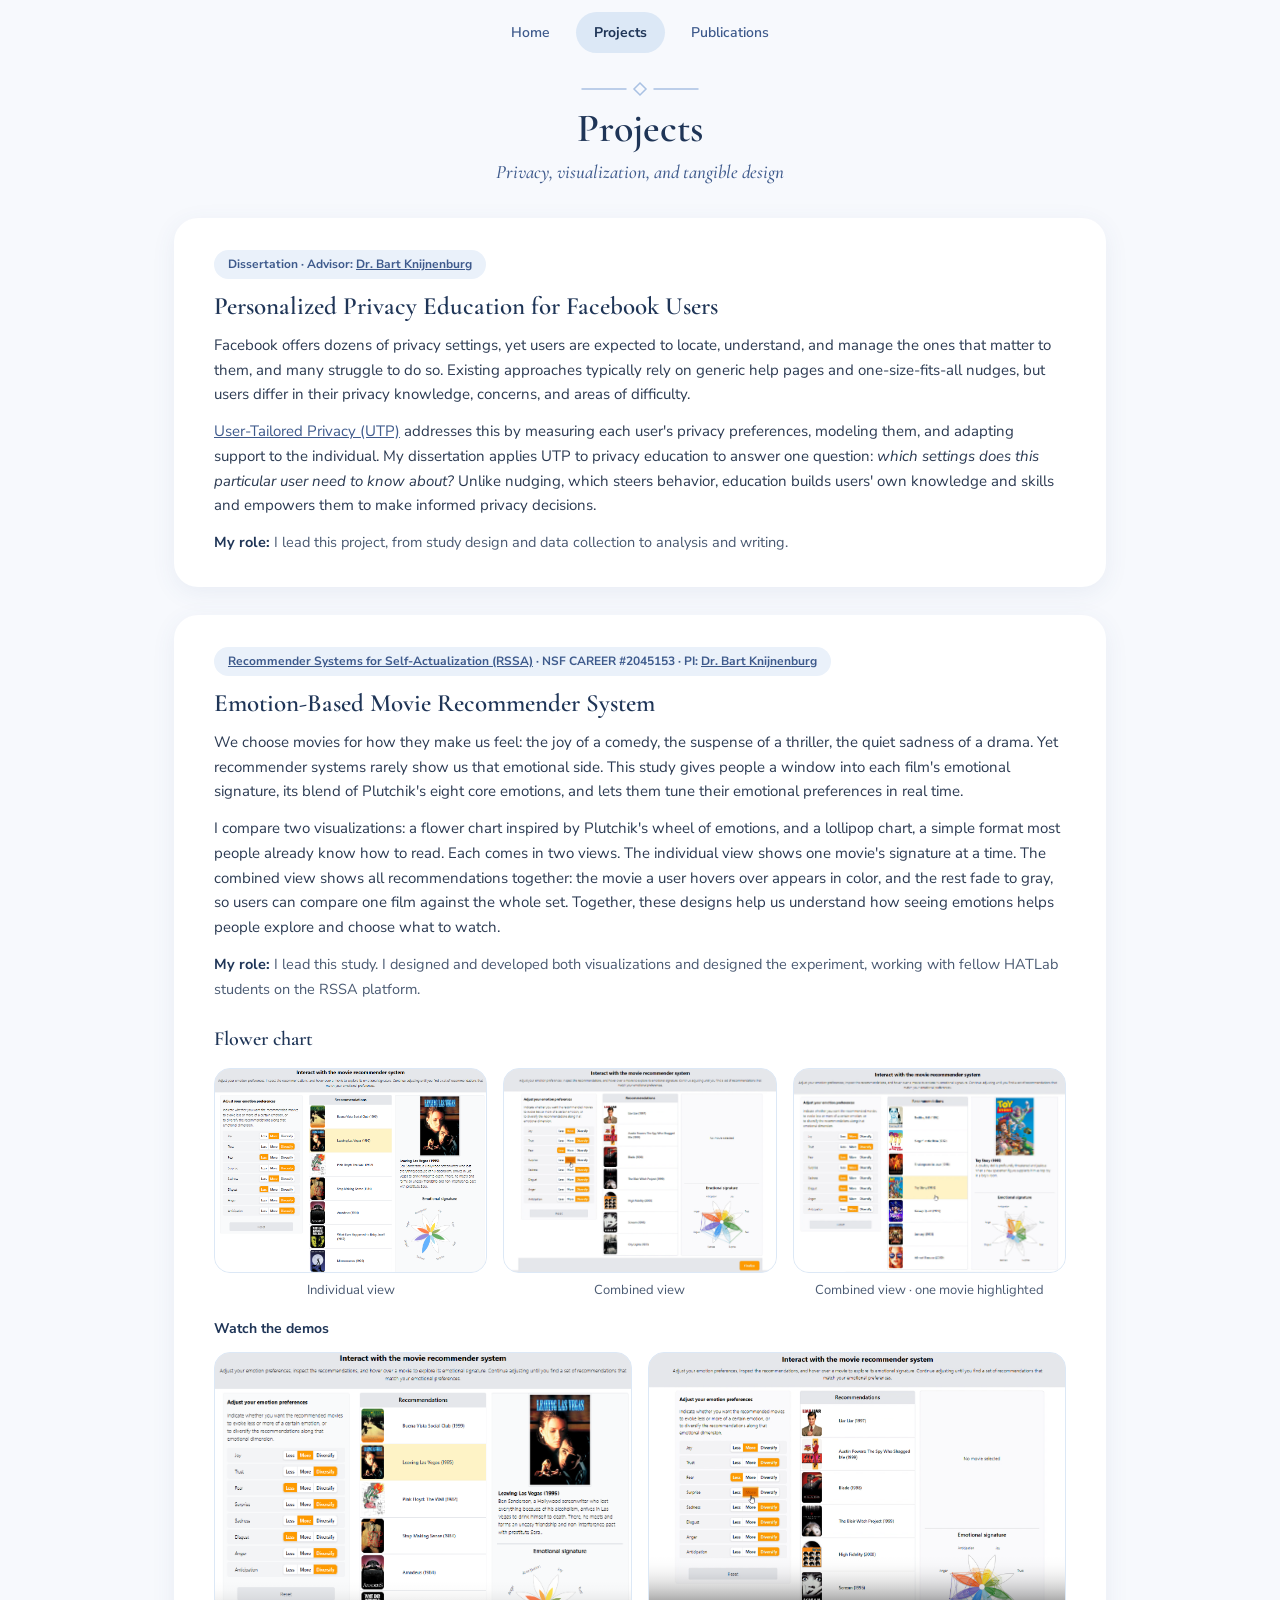
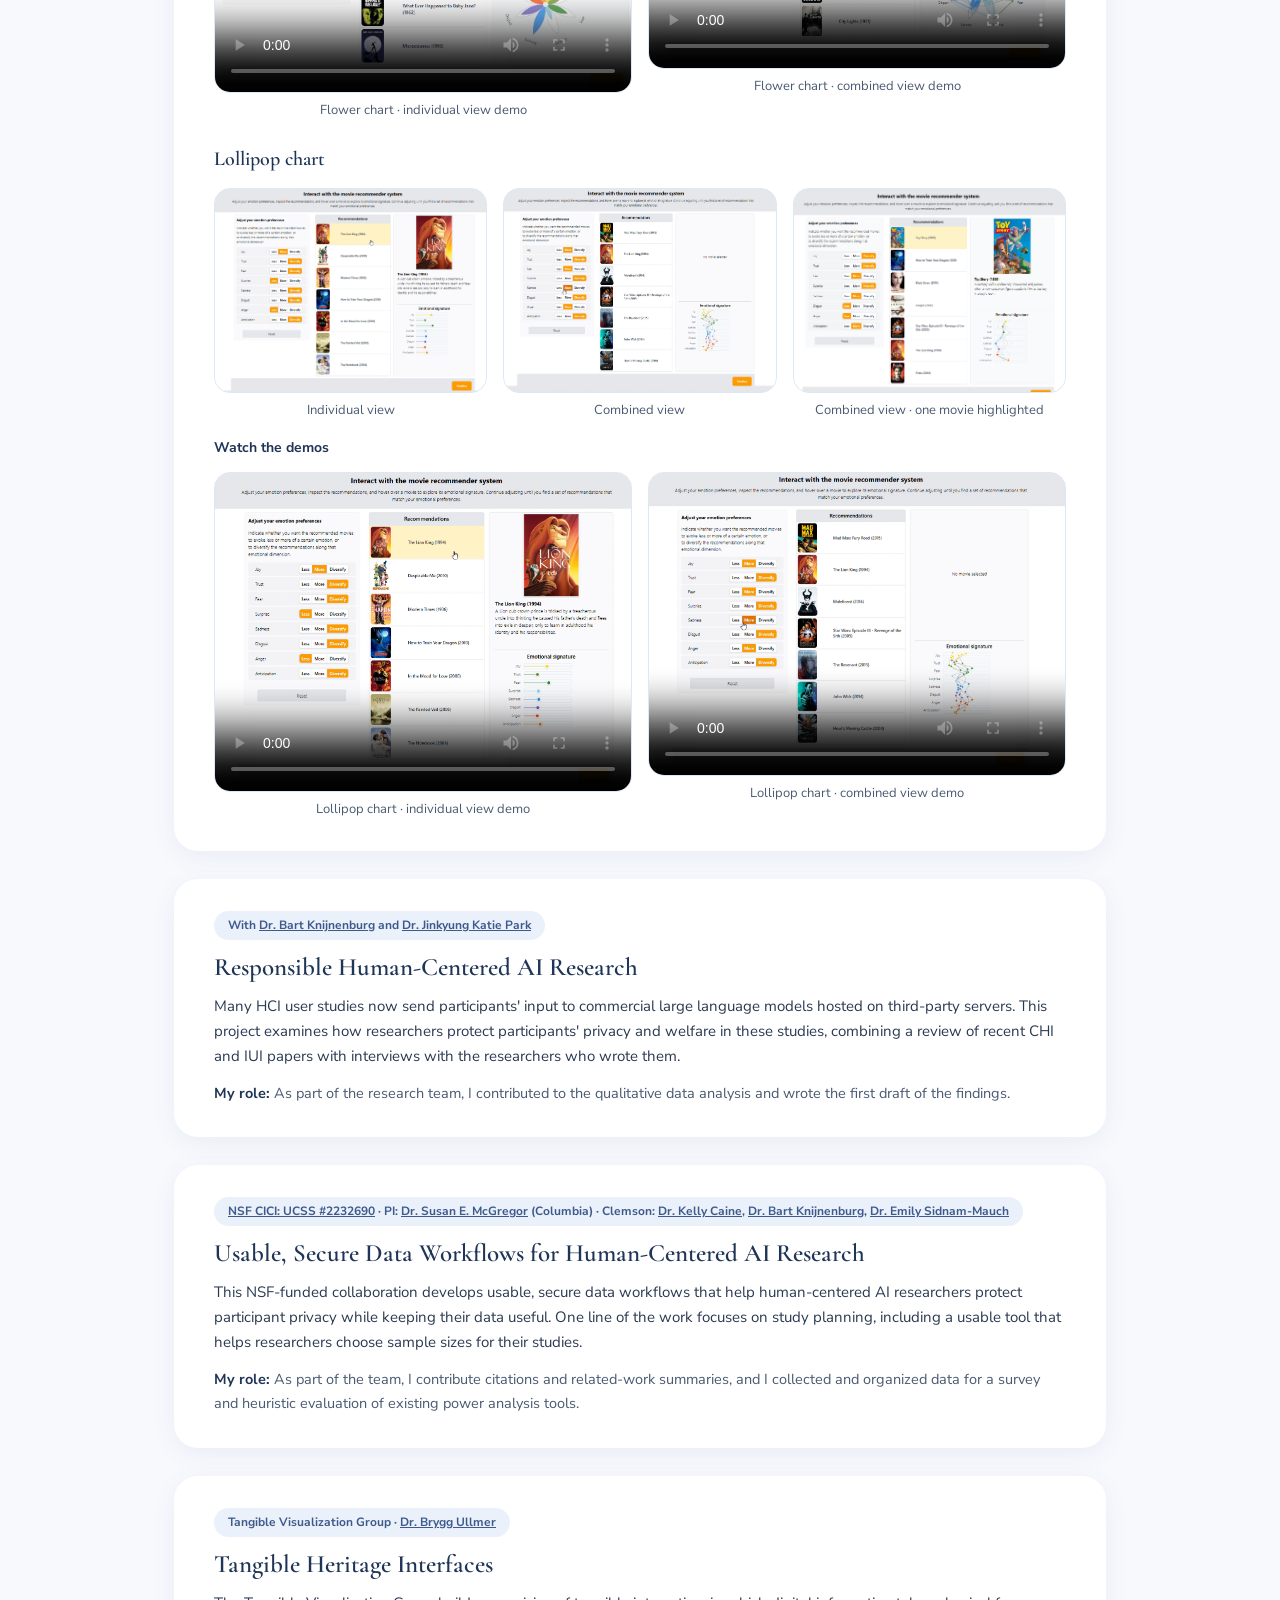
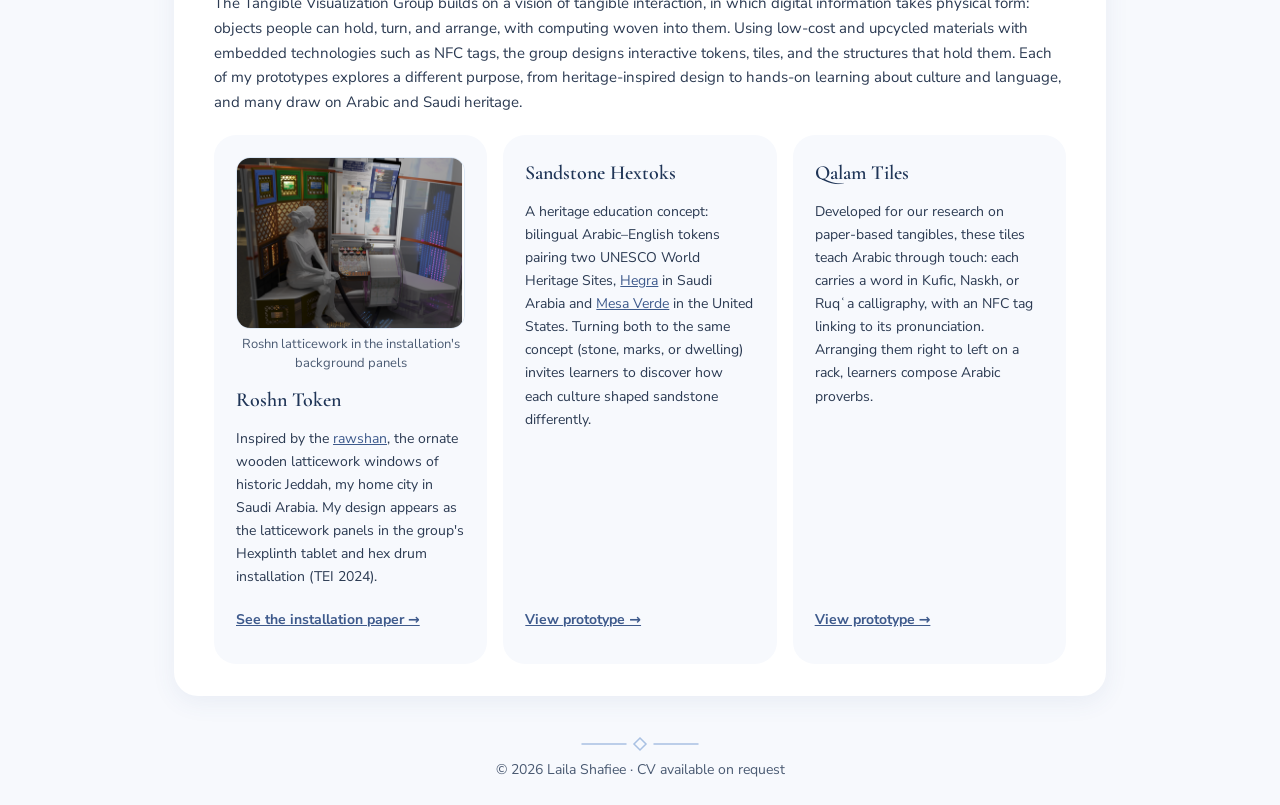
==== projects.html @ 66ac8f20 "Add files via upload" ====
<!doctype html>
<html lang="en">
<head>
<meta charset="utf-8">
<meta name="viewport" content="width=device-width, initial-scale=1">
<title>Projects · Laila Shafiee</title>
<meta name="description" content="Research projects by Laila Shafiee: personalized privacy education, emotion-based movie recommendation, responsible AI research, and tangible heritage interfaces.">
<link rel="preconnect" href="https://fonts.googleapis.com">
<link rel="preconnect" href="https://fonts.gstatic.com" crossorigin>
<link href="https://fonts.googleapis.com/css2?family=Cormorant+Garamond:ital,wght@0,500;0,600;1,500&family=Nunito+Sans:wght@400;600;700&display=swap" rel="stylesheet">
<link rel="stylesheet" href="style.css">
</head>
<body>

<nav class="nav wrap" aria-label="Main">
  <a href="index.html">Home</a>
  <a href="projects.html" aria-current="page">Projects</a>
  <a href="publications.html">Publications</a>
</nav>

<header class="hero page-hero wrap">
  <svg class="ornament" aria-hidden="true" viewBox="0 0 120 16" fill="none" stroke="#A9C1E3" stroke-width="1.5" stroke-linecap="round"><path d="M2 8h44"/><path d="M74 8h44"/><path d="M60 2l6 6-6 6-6-6z"/></svg>
  <h1>Projects</h1>
  <p class="subtitle">Privacy, visualization, and tangible design</p>
</header>

<main class="wrap" style="gap: 28px">

  <!-- Dissertation -->
  <article class="card project">
    <span class="pill">Dissertation · Advisor: <a href="https://www.usabart.nl/portfolio/#home.html">Dr. Bart Knijnenburg</a></span>
    <h2>Personalized Privacy Education for Facebook Users</h2>
    <p>Facebook offers dozens of privacy settings, yet users are expected to locate, understand, and manage the ones that matter to them, and many struggle to do so. Existing approaches typically rely on generic help pages and one-size-fits-all nudges, but users differ in their privacy knowledge, concerns, and areas of difficulty.</p>
    <p><a href="https://www.ndss-symposium.org/ndss2017/usec-mini-conference-programme/work-progress-user-tailored-privacy-design/">User-Tailored Privacy (UTP)</a> addresses this by measuring each user's privacy preferences, modeling them, and adapting support to the individual. My dissertation applies UTP to privacy education to answer one question: <em>which settings does this particular user need to know about?</em> Unlike nudging, which steers behavior, education builds users' own knowledge and skills and empowers them to make informed privacy decisions.</p>
    <p class="role"><strong>My role:</strong> I lead this project, from study design and data collection to analysis and writing.</p>
  </article>

  <!-- Movie recommender -->
  <article class="card project">
    <span class="pill"><a href="https://rssa.recsys.dev/">Recommender Systems for Self-Actualization (RSSA)</a> · NSF CAREER #2045153 · PI: <a href="https://www.usabart.nl/portfolio/#home.html">Dr. Bart Knijnenburg</a></span>
    <h2>Emotion-Based Movie Recommender System</h2>
    <p>We choose movies for how they make us feel: the joy of a comedy, the suspense of a thriller, the quiet sadness of a drama. Yet recommender systems rarely show us that emotional side. This study gives people a window into each film's emotional signature, its blend of Plutchik's eight core emotions, and lets them tune their emotional preferences in real time.</p>
    <p>I compare two visualizations: a flower chart inspired by Plutchik's wheel of emotions, and a lollipop chart, a simple format most people already know how to read. Each comes in two views. The individual view shows one movie's signature at a time. The combined view shows all recommendations together: the movie a user hovers over appears in color, and the rest fade to gray, so users can compare one film against the whole set. Together, these designs help us understand how seeing emotions helps people explore and choose what to watch.</p>
    <p class="role"><strong>My role:</strong> I lead this study. I designed and developed both visualizations and designed the experiment, working with fellow HATLab students on the RSSA platform.</p>

    <h3 class="sub-title">Flower chart</h3>
    <div class="shots">
      <figure>
        <a href="flower-individual.png"><img src="flower-individual.png" alt="Flower chart showing one movie's emotional signature" loading="lazy"></a>
        <figcaption>Individual view</figcaption>
      </figure>
      <figure>
        <a href="flower-combined.png"><img src="flower-combined.png" alt="Flower chart overlaying all recommendations' emotional signatures" loading="lazy"></a>
        <figcaption>Combined view</figcaption>
      </figure>
      <figure>
        <a href="flower-combined-hover.png"><img src="flower-combined-hover.png" alt="Flower chart combined view with the hovered movie in color and the others in gray" loading="lazy"></a>
        <figcaption>Combined view · one movie highlighted</figcaption>
      </figure>
    </div>
    <p class="demos-label">Watch the demos</p>
    <div class="demos">
      <figure>
        <video controls preload="metadata" playsinline poster="flower-individual.png">
          <source src="flower-individual-demo.mp4" type="video/mp4">
          <a href="flower-individual-demo.mp4">Download the flower chart individual view demo</a>
        </video>
        <figcaption>Flower chart · individual view demo</figcaption>
      </figure>
      <figure>
        <video controls preload="metadata" playsinline poster="flower-combined.png">
          <source src="flower-combined-demo.mp4" type="video/mp4">
          <a href="flower-combined-demo.mp4">Download the flower chart combined view demo</a>
        </video>
        <figcaption>Flower chart · combined view demo</figcaption>
      </figure>
    </div>

    <h3 class="sub-title">Lollipop chart</h3>
    <div class="shots">
      <figure>
        <a href="lollipop-individual.png"><img src="lollipop-individual.png" alt="Lollipop chart showing one movie's emotional signature" loading="lazy"></a>
        <figcaption>Individual view</figcaption>
      </figure>
      <figure>
        <a href="lollipop-combined.png"><img src="lollipop-combined.png" alt="Lollipop chart overlaying all recommendations' emotional signatures" loading="lazy"></a>
        <figcaption>Combined view</figcaption>
      </figure>
      <figure>
        <a href="lollipop-combined-hover.png"><img src="lollipop-combined-hover.png" alt="Lollipop chart combined view with the hovered movie in color and the others in gray" loading="lazy"></a>
        <figcaption>Combined view · one movie highlighted</figcaption>
      </figure>
    </div>
    <p class="demos-label">Watch the demos</p>
    <div class="demos">
      <figure>
        <video controls preload="metadata" playsinline poster="lollipop-individual.png">
          <source src="lollipop-individual-demo.mp4" type="video/mp4">
          <a href="lollipop-individual-demo.mp4">Download the lollipop chart individual view demo</a>
        </video>
        <figcaption>Lollipop chart · individual view demo</figcaption>
      </figure>
      <figure>
        <video controls preload="metadata" playsinline poster="lollipop-combined.png">
          <source src="lollipop-combined-demo.mp4" type="video/mp4">
          <a href="lollipop-combined-demo.mp4">Download the lollipop chart combined view demo</a>
        </video>
        <figcaption>Lollipop chart · combined view demo</figcaption>
      </figure>
    </div>
  </article>

  <!-- Responsible AI -->
  <article class="card project">
    <span class="pill">With <a href="https://www.usabart.nl/portfolio/#home.html">Dr. Bart Knijnenburg</a> and <a href="https://sites.google.com/view/jinkyung-katie-park/home">Dr. Jinkyung Katie Park</a></span>
    <h2>Responsible Human-Centered AI Research</h2>
    <p>Many HCI user studies now send participants' input to commercial large language models hosted on third-party servers. This project examines how researchers protect participants' privacy and welfare in these studies, combining a review of recent CHI and IUI papers with interviews with the researchers who wrote them.</p>
    <p class="role"><strong>My role:</strong> As part of the research team, I contributed to the qualitative data analysis and wrote the first draft of the findings.</p>
  </article>

  <!-- CICI -->
  <article class="card project">
    <span class="pill"><a href="https://www.nsf.gov/awardsearch/show-award/?AWD_ID=2232690&amp;HistoricalAwards=false">NSF CICI: UCSS #2232690</a> · PI: <a href="https://datascience.columbia.edu/people/susan-e-mcgregor">Dr. Susan E. McGregor</a> (Columbia) · Clemson: <a href="https://kellycaine.com/">Dr. Kelly Caine</a>, <a href="https://www.usabart.nl/portfolio/#home.html">Dr. Bart Knijnenburg</a>, <a href="https://scholar.google.com/citations?user=zdGOjhAAAAAJ&amp;hl=en">Dr. Emily Sidnam-Mauch</a></span>
    <h2>Usable, Secure Data Workflows for Human-Centered AI Research</h2>
    <p>This NSF-funded collaboration develops usable, secure data workflows that help human-centered AI researchers protect participant privacy while keeping their data useful. One line of the work focuses on study planning, including a usable tool that helps researchers choose sample sizes for their studies.</p>
    <p class="role"><strong>My role:</strong> As part of the team, I contribute citations and related-work summaries, and I collected and organized data for a survey and heuristic evaluation of existing power analysis tools.</p>
  </article>

  <!-- Tangible -->
  <article class="card project">
    <span class="pill">Tangible Visualization Group · <a href="https://people.computing.clemson.edu/~bullmer/">Dr. Brygg Ullmer</a></span>
    <h2>Tangible Heritage Interfaces</h2>
    <p>The Tangible Visualization Group builds on a vision of tangible interaction, in which digital information takes physical form: objects people can hold, turn, and arrange, with computing woven into them. Using low-cost and upcycled materials with embedded technologies such as NFC tags, the group designs interactive tokens, tiles, and the structures that hold them. Each of my prototypes explores a different purpose, from heritage-inspired design to hands-on learning about culture and language, and many draw on Arabic and Saudi heritage.</p>
    <div class="mini-grid">
      <div class="mini">
        <figure class="roshn">
          <img src="roshn-installation.png" alt="Rendering of the Hexplinth installation with Roshn latticework panels on the left wall" loading="lazy">
          <figcaption>Roshn latticework in the installation's background panels</figcaption>
        </figure>
        <h3>Roshn Token</h3>
        <p>Inspired by the <a href="https://www.visitsaudi.com/en/jeddah/stories/rawashin-and-mashrabiya">rawshan</a>, the ornate wooden latticework windows of historic Jeddah, my home city in Saudi Arabia. My design appears as the latticework panels in the group's Hexplinth tablet and hex drum installation (TEI 2024).</p>
        <a class="more" href="https://doi.org/10.1145/3623509.3633354">See the installation paper →</a>
      </div>
      <div class="mini">
        <h3>Sandstone Hextoks</h3>
        <p>A heritage education concept: bilingual Arabic–English tokens pairing two UNESCO World Heritage Sites, <a href="https://whc.unesco.org/en/list/1293">Hegra</a> in Saudi Arabia and <a href="https://whc.unesco.org/en/list/27">Mesa Verde</a> in the United States. Turning both to the same concept (stone, marks, or dwelling) invites learners to discover how each culture shaped sandstone differently.</p>
        <a class="more" href="https://lula6666.github.io/Sandstone-hextoks/sandstone-hextoks.html">View prototype →</a>
      </div>
      <div class="mini">
        <h3>Qalam Tiles</h3>
        <p>Developed for our research on paper-based tangibles, these tiles teach Arabic through touch: each carries a word in Kufic, Naskh, or Ruqʿa calligraphy, with an NFC tag linking to its pronunciation. Arranging them right to left on a rack, learners compose Arabic proverbs.</p>
        <a class="more" href="https://lula6666.github.io/qalam-tiles/qalam-tiles.html">View prototype →</a>
      </div>
    </div>
  </article>

</main>

<footer class="wrap">
  <svg class="ornament" aria-hidden="true" viewBox="0 0 120 16" fill="none" stroke="#A9C1E3" stroke-width="1.5" stroke-linecap="round"><path d="M2 8h44"/><path d="M74 8h44"/><path d="M60 2l6 6-6 6-6-6z"/></svg>
  <p>© 2026 Laila Shafiee · CV available on request</p>
</footer>

</body>
</html>
---- style.css ----
/* Laila Shafiee — portfolio styles */
:root {
  --bg: #F7F9FD;
  --card: #FFFFFF;
  --ink: #2B3A52;
  --navy: #1F3557;
  --blue: #3E5A8C;
  --muted: #4A5A72;
  --ice: #EAF1FA;
  --ice-2: #DCE8F6;
  --line: #C9DAF0;
  --ornament: #A9C1E3;
  --shadow: 0 6px 24px rgba(62, 90, 140, 0.08);
  --serif: 'Cormorant Garamond', Georgia, serif;
  --sans: 'Nunito Sans', system-ui, -apple-system, 'Segoe UI', sans-serif;
}

* { box-sizing: border-box; }
html { scroll-behavior: smooth; }
body {
  margin: 0;
  background: var(--bg);
  color: var(--ink);
  font-family: var(--sans);
  font-size: 15px;
  line-height: 1.65;
  -webkit-font-smoothing: antialiased;
}
a { color: var(--blue); }
a:hover { color: var(--navy); }
a:focus-visible, button:focus-visible { outline: 3px solid var(--blue); outline-offset: 3px; border-radius: 8px; }
img, video { max-width: 100%; display: block; }
h1, h2, h3 { font-family: var(--serif); font-weight: 600; color: var(--navy); margin: 0; }
p { margin: 0; }

.wrap { max-width: 980px; margin: 0 auto; padding-left: 24px; padding-right: 24px; }

/* Navigation */
.nav { display: flex; flex-wrap: wrap; justify-content: center; gap: 8px; padding-top: 12px; }
.nav a {
  color: var(--blue); text-decoration: none; font-size: 14px; font-weight: 600;
  padding: 9px 18px; border-radius: 999px;
}
.nav a:hover { background: var(--ice); }
.nav a[aria-current="page"] { color: var(--navy); font-weight: 700; background: var(--ice-2); }

/* Page header */
.hero { display: flex; flex-direction: column; align-items: center; text-align: center; gap: 10px; padding-top: 24px; padding-bottom: 24px; }
.hero h1 { font-size: clamp(34px, 6vw, 44px); line-height: 1.05; }
.hero .subtitle { font-family: var(--serif); font-style: italic; font-weight: 500; font-size: clamp(16px, 2.6vw, 19px); color: var(--blue); line-height: 1.4; }
.page-hero { padding-top: 28px; padding-bottom: 28px; gap: 10px; }
.page-hero h1 { font-size: clamp(32px, 5vw, 40px); }
.ornament { width: 120px; height: 16px; }

.tags { display: flex; flex-wrap: wrap; justify-content: center; gap: 8px; margin-top: 2px; }
.tag {
  font-size: 13px; font-weight: 600; color: var(--blue); background: var(--card);
  border: 1px solid var(--ice-2); padding: 5px 14px; border-radius: 999px; line-height: 1.4;
}

.links { display: flex; flex-wrap: wrap; justify-content: center; gap: 10px; margin-top: 8px; }
.btn {
  display: inline-flex; align-items: center; gap: 8px; min-height: 44px;
  padding: 9px 18px; border-radius: 999px; text-decoration: none;
  font-size: 14px; font-weight: 600; line-height: 1.2;
  background: var(--card); border: 1px solid var(--line); color: var(--blue);
}
.btn:hover { background: var(--ice); color: var(--navy); }
.btn-primary { background: var(--blue); border-color: var(--blue); color: #FFFFFF; font-weight: 700; }
.btn-primary:hover { background: var(--navy); border-color: var(--navy); color: #FFFFFF; }

/* Layout */
main { display: flex; flex-direction: column; gap: 28px; padding-top: 4px; padding-bottom: 40px; }
.card { background: var(--card); border-radius: 24px; padding: 30px 40px; box-shadow: var(--shadow); display: flex; flex-direction: column; gap: 12px; }
.section-title { font-size: 26px; }
.center { text-align: center; }
.stack { display: flex; flex-direction: column; gap: 14px; }
.quiet { font-style: italic; color: var(--muted); }

/* Education */
.edu-grid { display: grid; grid-template-columns: repeat(auto-fit, minmax(250px, 1fr)); gap: 16px; }
.edu {
  background: var(--card); border-radius: 20px; padding: 18px 22px; box-shadow: var(--shadow);
  display: flex; flex-direction: column; align-items: center; justify-content: center; text-align: center; gap: 4px;
}
.edu h3 { font-size: 20px; line-height: 1.2; }
.edu p { font-size: 15px; color: var(--muted); line-height: 1.6; }
.pill {
  align-self: flex-start; font-size: 12px; font-weight: 700; color: var(--blue);
  background: var(--ice); padding: 5px 14px; border-radius: 999px; line-height: 1.6;
}
.edu .pill { align-self: center; }
.pill a { color: var(--blue); }

/* Home: About and Education side by side */
.wrap.home-grid { max-width: 1200px; }
.home-hero { padding-top: 12px; padding-bottom: 20px; gap: 8px; }
.home-hero h1 { font-size: clamp(32px, 5vw, 40px); }
.home-grid .card { padding: 26px 34px; }
.home-grid .section-title { font-size: 24px; }
.home-grid p { line-height: 1.65; }
.home-grid { display: grid; grid-template-columns: minmax(0, 3fr) minmax(0, 2fr); gap: 24px; align-items: start; }
.edu-card { gap: 0; }
.edu-card .section-title { margin-bottom: 4px; }
.edu-item { padding: 12px 0; border-bottom: 1px solid var(--ice); display: flex; flex-direction: column; gap: 2px; }
.edu-item:last-child { border-bottom: 0; padding-bottom: 0; }
.edu-item h3 { font-size: 17px; line-height: 1.25; }
.edu-item p { font-size: 14px; color: var(--muted); line-height: 1.5; }
.edu-item .pill { margin-bottom: 4px; }
@media (max-width: 860px) { .home-grid { grid-template-columns: minmax(0, 1fr); } }

/* Projects */
.project { gap: 12px; padding: 32px 40px; }
.project h2 { font-size: 25px; line-height: 1.2; }
.role { font-size: 14.5px; line-height: 1.7; color: var(--muted); }
.role strong { color: var(--navy); }
.sub-title { font-size: 20px; margin-top: 10px; }

.shots { display: grid; grid-template-columns: repeat(auto-fit, minmax(240px, 1fr)); gap: 16px; }
.shots figure, .demos figure { margin: 0; display: flex; flex-direction: column; gap: 8px; }
.shots img {
  width: 100%; aspect-ratio: 4 / 3; object-fit: cover; object-position: top;
  border-radius: 16px; border: 1px solid var(--ice-2); background: var(--ice);
}
.shots a { display: block; border-radius: 16px; }
figcaption { font-size: 13px; color: var(--muted); text-align: center; line-height: 1.5; }

.demos { display: grid; grid-template-columns: repeat(auto-fit, minmax(280px, 1fr)); gap: 16px; }
.demos video { width: 100%; border-radius: 16px; border: 1px solid var(--ice-2); background: var(--ice); }
.demos-label { font-size: 14px; font-weight: 700; color: var(--navy); margin-top: 4px; }

.mini-grid { display: grid; grid-template-columns: repeat(auto-fit, minmax(240px, 1fr)); gap: 16px; margin-top: 8px; }
.mini { background: var(--bg); border-radius: 22px; padding: 22px; display: flex; flex-direction: column; gap: 10px; }
.mini h3 { font-size: 20px; }
.mini p { font-size: 14px; line-height: 1.65; }
.roshn { margin: 0; display: flex; flex-direction: column; gap: 6px; }
.roshn img { width: 100%; aspect-ratio: 4 / 3; object-fit: cover; border-radius: 14px; border: 1px solid var(--ice-2); }
.more { font-size: 14px; font-weight: 700; padding: 10px 0; margin-top: auto; align-self: flex-start; }

/* Publications */
.pub { padding: 28px 32px; gap: 8px; border-radius: 24px; }
.pub h3 { font-size: 21px; line-height: 1.25; margin-top: 4px; }
.pub p { font-size: 14px; line-height: 1.7; color: var(--muted); }
.pub p strong { color: var(--navy); }
.list-card { background: var(--card); border-radius: 24px; padding: 8px 32px; box-shadow: var(--shadow); }
.list-item { padding: 20px 0; border-bottom: 1px solid var(--ice); display: flex; flex-direction: column; gap: 4px; }
.list-item:last-child { border-bottom: 0; }
.list-item h3 { font-size: 18px; line-height: 1.3; }
.list-item p { font-size: 14px; color: var(--muted); line-height: 1.6; }
.talk { background: var(--card); border-radius: 24px; padding: 24px 32px; box-shadow: var(--shadow); display: flex; flex-wrap: wrap; justify-content: space-between; align-items: center; gap: 8px; }
.talk h3 { font-size: 18px; }
.talk .pill { align-self: center; }

/* Footer */
footer { display: flex; flex-direction: column; align-items: center; gap: 6px; text-align: center; padding-bottom: 24px; }
footer p { font-size: 14px; color: var(--muted); }

/* Phones */
@media (max-width: 640px) {
  body { font-size: 16px; }
  .card, .project { padding: 28px 22px; border-radius: 22px; }
  .pub { padding: 24px 22px; }
  .list-card { padding: 4px 22px; }
  .talk { padding: 20px 22px; }
  .section-title { font-size: 26px; }
  .project h2 { font-size: 28px; }
  .nav a { padding: 10px 14px; }
}
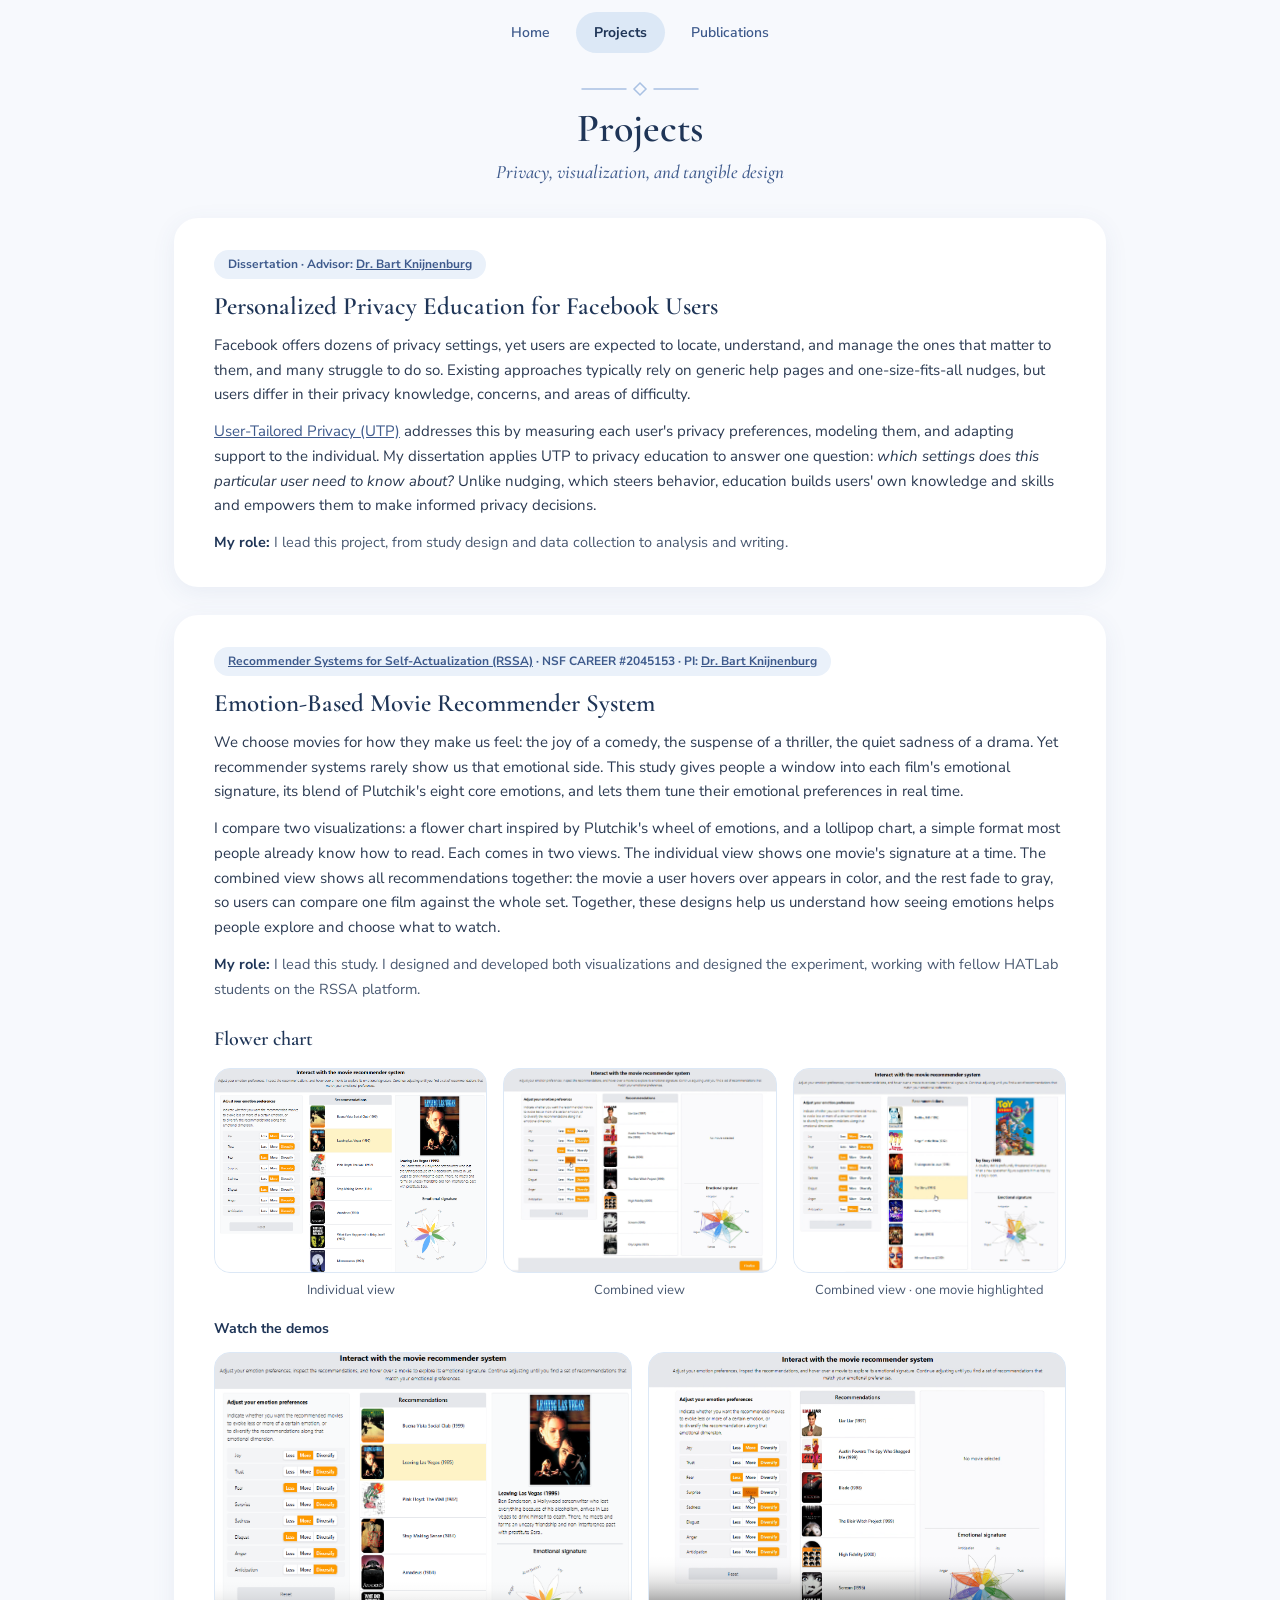
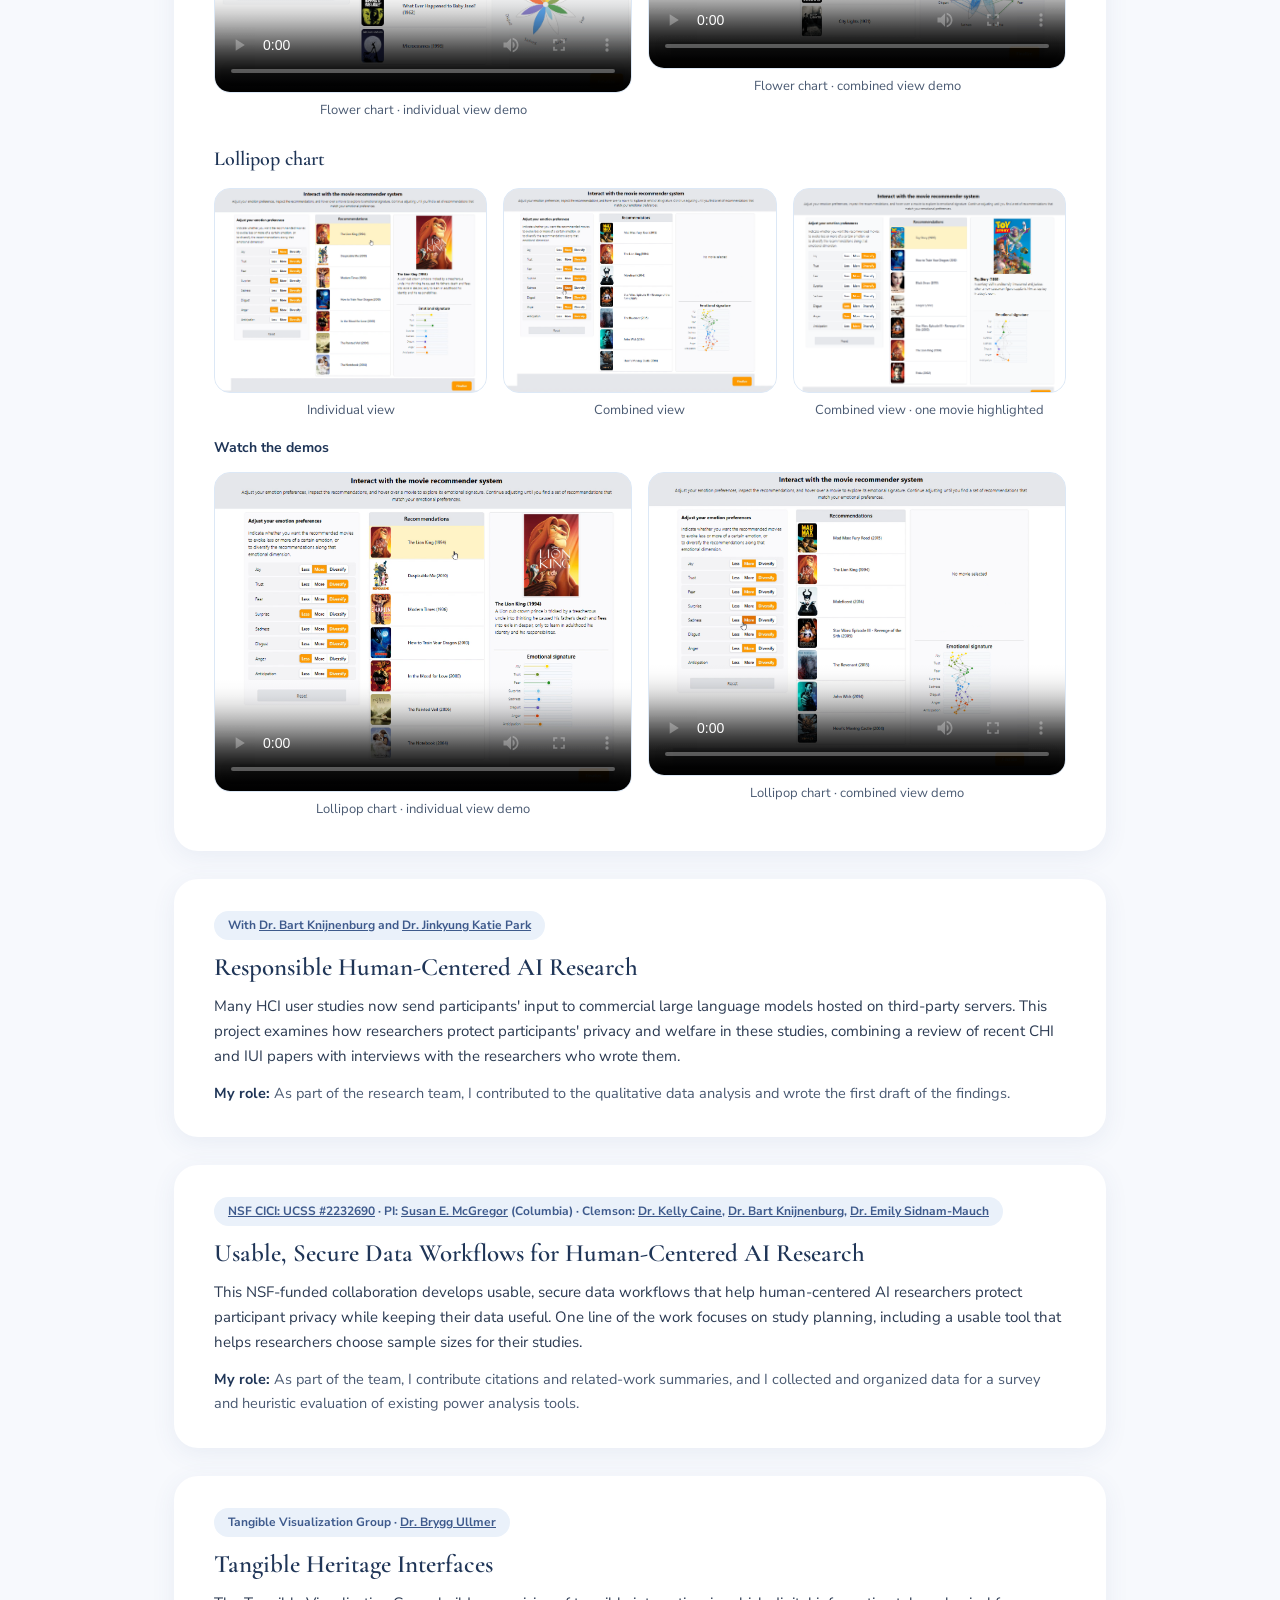
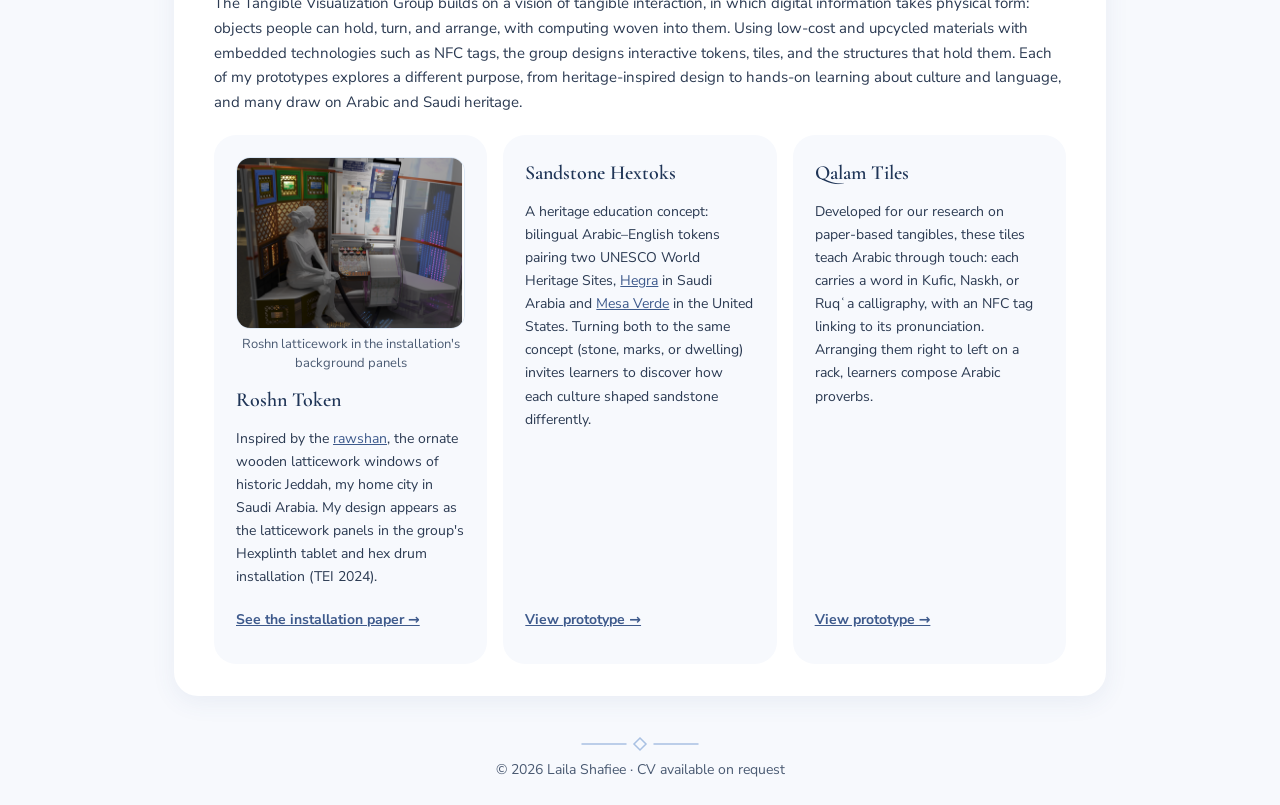
==== commit 90a70c17: "Add files via upload" ====
--- a/projects.html
+++ b/projects.html
@@ -120,7 +120,7 @@
 
   <!-- CICI -->
   <article class="card project">
-    <span class="pill"><a href="https://www.nsf.gov/awardsearch/show-award/?AWD_ID=2232690&amp;HistoricalAwards=false">NSF CICI: UCSS #2232690</a> · PI: <a href="https://datascience.columbia.edu/people/susan-e-mcgregor">Dr. Susan E. McGregor</a> (Columbia) · Clemson: <a href="https://kellycaine.com/">Dr. Kelly Caine</a>, <a href="https://www.usabart.nl/portfolio/#home.html">Dr. Bart Knijnenburg</a>, <a href="https://scholar.google.com/citations?user=zdGOjhAAAAAJ&amp;hl=en">Dr. Emily Sidnam-Mauch</a></span>
+    <span class="pill"><a href="https://www.nsf.gov/awardsearch/show-award/?AWD_ID=2232690&amp;HistoricalAwards=false">NSF CICI: UCSS #2232690</a> · PI: <a href="https://datascience.columbia.edu/people/susan-e-mcgregor">Susan E. McGregor</a> (Columbia) · Clemson: <a href="https://kellycaine.com/">Dr. Kelly Caine</a>, <a href="https://www.usabart.nl/portfolio/#home.html">Dr. Bart Knijnenburg</a>, <a href="https://scholar.google.com/citations?user=zdGOjhAAAAAJ&amp;hl=en">Dr. Emily Sidnam-Mauch</a></span>
     <h2>Usable, Secure Data Workflows for Human-Centered AI Research</h2>
     <p>This NSF-funded collaboration develops usable, secure data workflows that help human-centered AI researchers protect participant privacy while keeping their data useful. One line of the work focuses on study planning, including a usable tool that helps researchers choose sample sizes for their studies.</p>
     <p class="role"><strong>My role:</strong> As part of the team, I contribute citations and related-work summaries, and I collected and organized data for a survey and heuristic evaluation of existing power analysis tools.</p>
--- a/style.css
+++ b/style.css
@@ -92,6 +92,9 @@
 .edu .pill { align-self: center; }
 .pill a { color: var(--blue); }
 
+/* Home photo */
+.headshot { width: 120px; height: 120px; border-radius: 18px; object-fit: cover; border: 4px solid #FFFFFF; box-shadow: 0 6px 20px rgba(62, 90, 140, 0.18); }
+
 /* Home: About and Education side by side */
 .wrap.home-grid { max-width: 1200px; }
 .home-hero { padding-top: 12px; padding-bottom: 20px; gap: 8px; }
@@ -166,3 +169,29 @@
   .project h2 { font-size: 28px; }
   .nav a { padding: 10px 14px; }
 }
+
+.home-hero-row { display: flex; align-items: center; justify-content: center; gap: 32px; padding-top: 16px; padding-bottom: 16px; max-width: 1000px; }
+.home-hero-row .headshot { width: 150px; height: 150px; flex: none; }
+.home-hero-row .hero-text { align-items: flex-start; text-align: left; padding: 0; }
+.home-hero-row .tags, .home-hero-row .links { justify-content: flex-start; }
+@media (max-width: 700px) { .home-hero-row { flex-direction: column; } .home-hero-row .hero-text { align-items: center; text-align: center; } .home-hero-row .tags, .home-hero-row .links { justify-content: center; } }
+
+.home-hero-row .headshot { order: 2; }
+
+.home-hero-row { max-width: 1200px; justify-content: space-between; }
+@media (max-width: 700px) { .home-hero-row { justify-content: center; } .home-hero-row .headshot { order: 0; } }
+
+/* Photo at far left */
+.home-hero-row { justify-content: flex-start; }
+.home-hero-row .headshot { order: 0; }
+@media (max-width: 700px) { .home-hero-row { justify-content: center; } }
+
+/* Final: photo far left, text centered on the page */
+.home-hero-row { display: grid; grid-template-columns: 150px minmax(0, 1fr) 150px; align-items: center; gap: 24px; max-width: 1200px; }
+.home-hero-row .headshot { order: 0; justify-self: start; }
+.home-hero-row .hero-text { align-items: center; text-align: center; }
+.home-hero-row .tags, .home-hero-row .links { justify-content: center; }
+@media (max-width: 860px) {
+  .home-hero-row { grid-template-columns: minmax(0, 1fr); justify-items: center; }
+  .home-hero-row .headshot { justify-self: center; width: 120px; height: 120px; }
+}
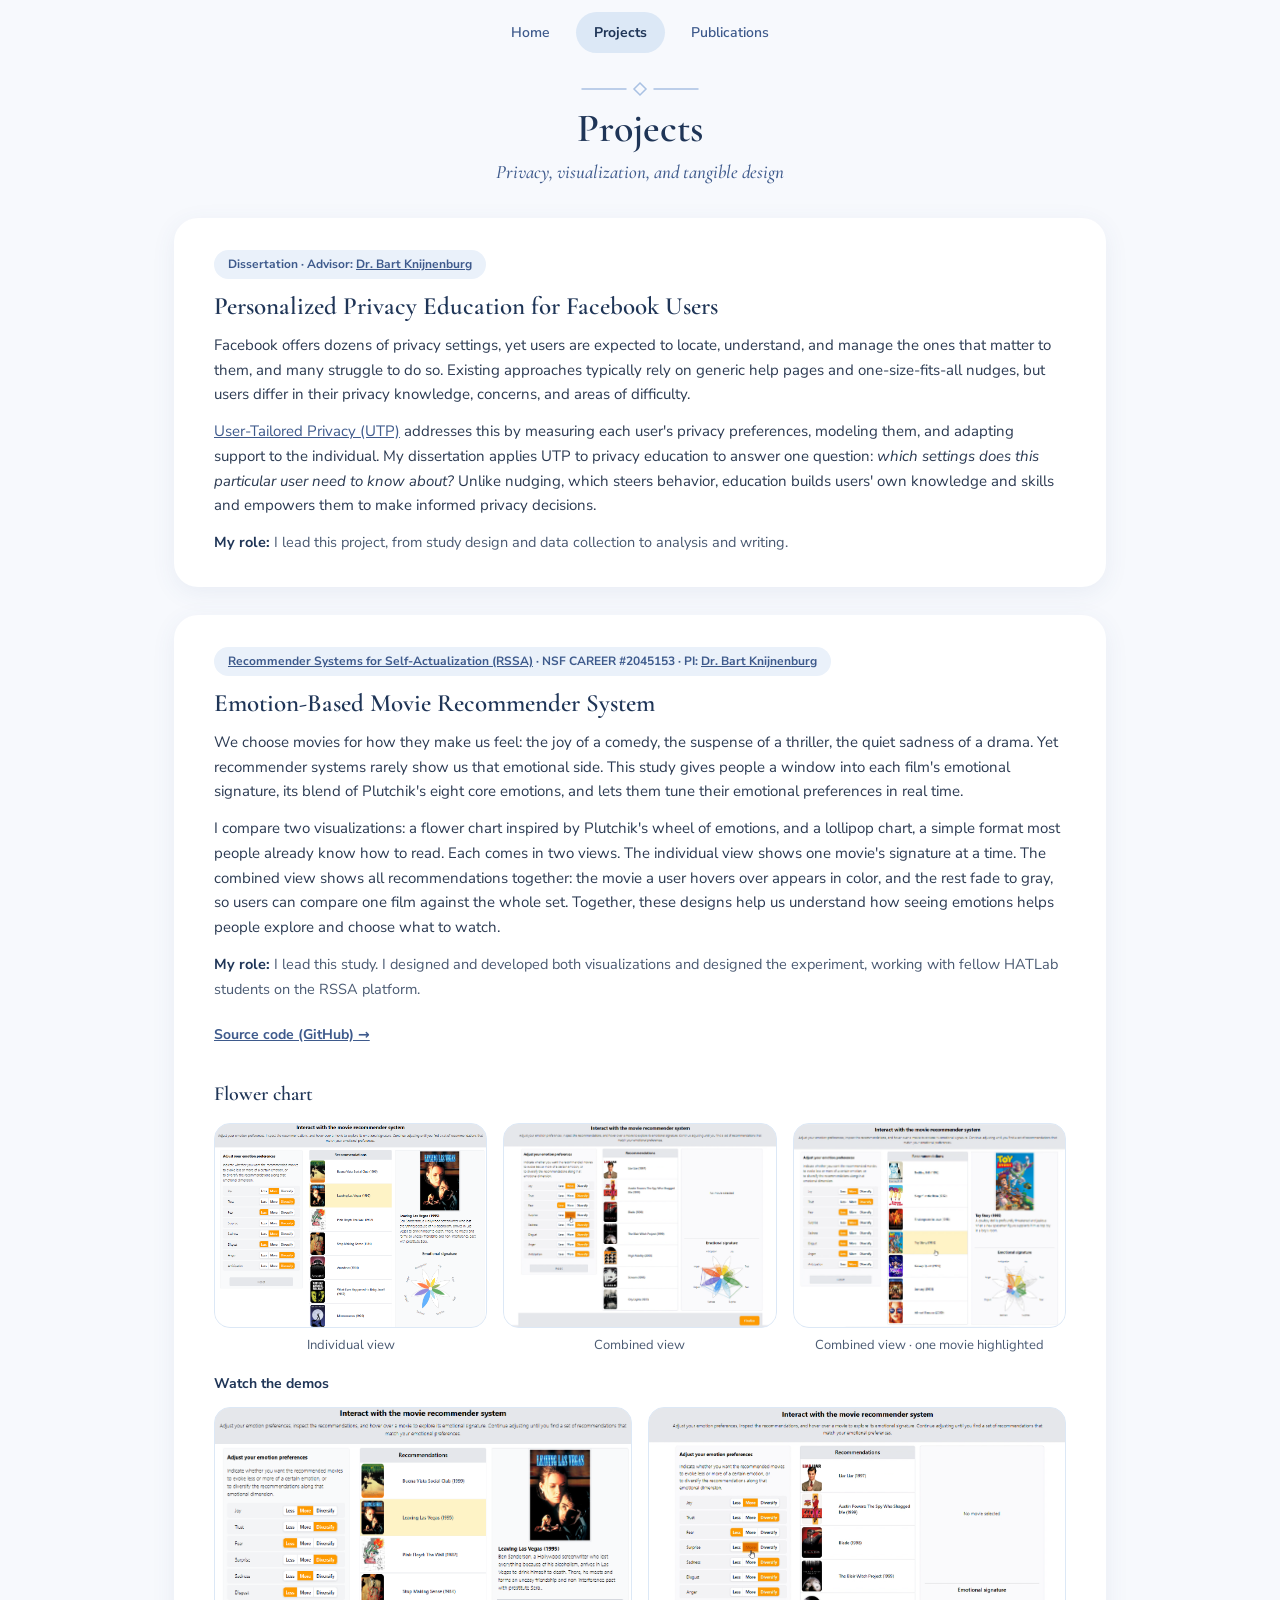
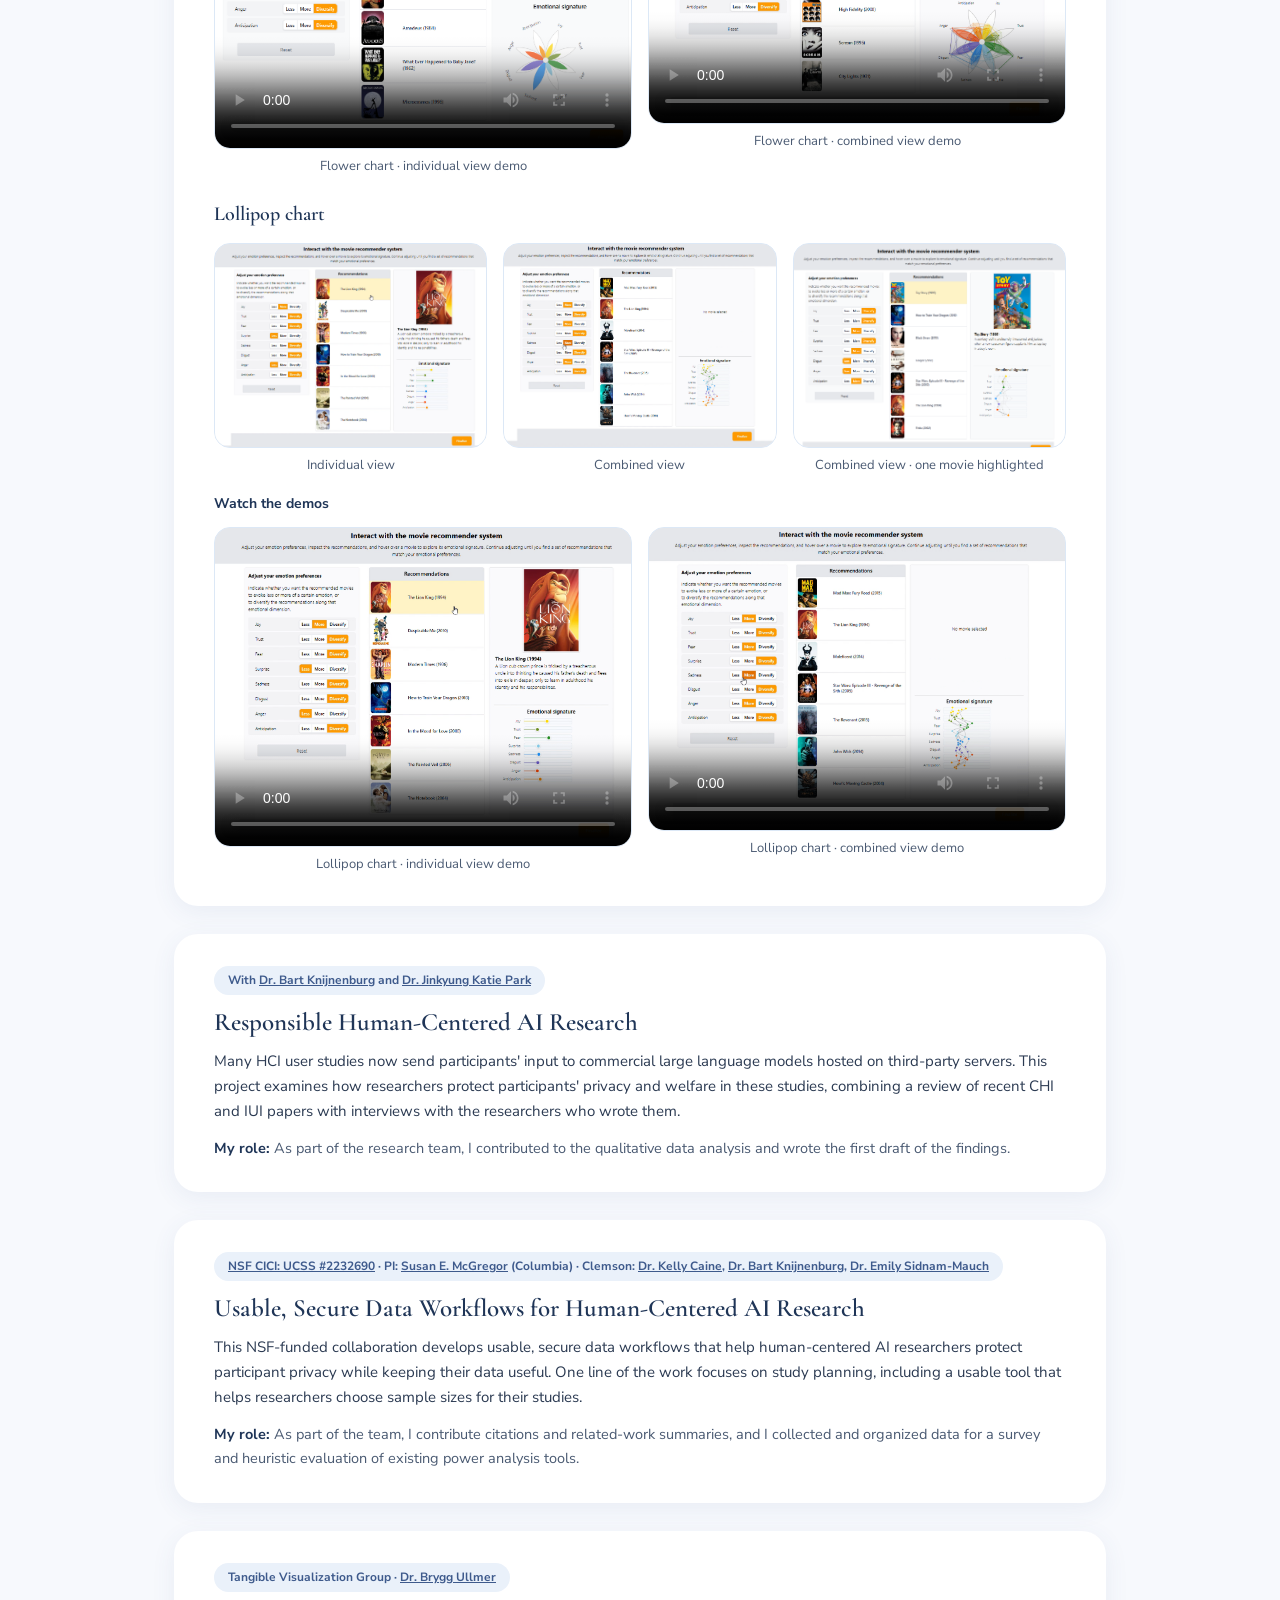
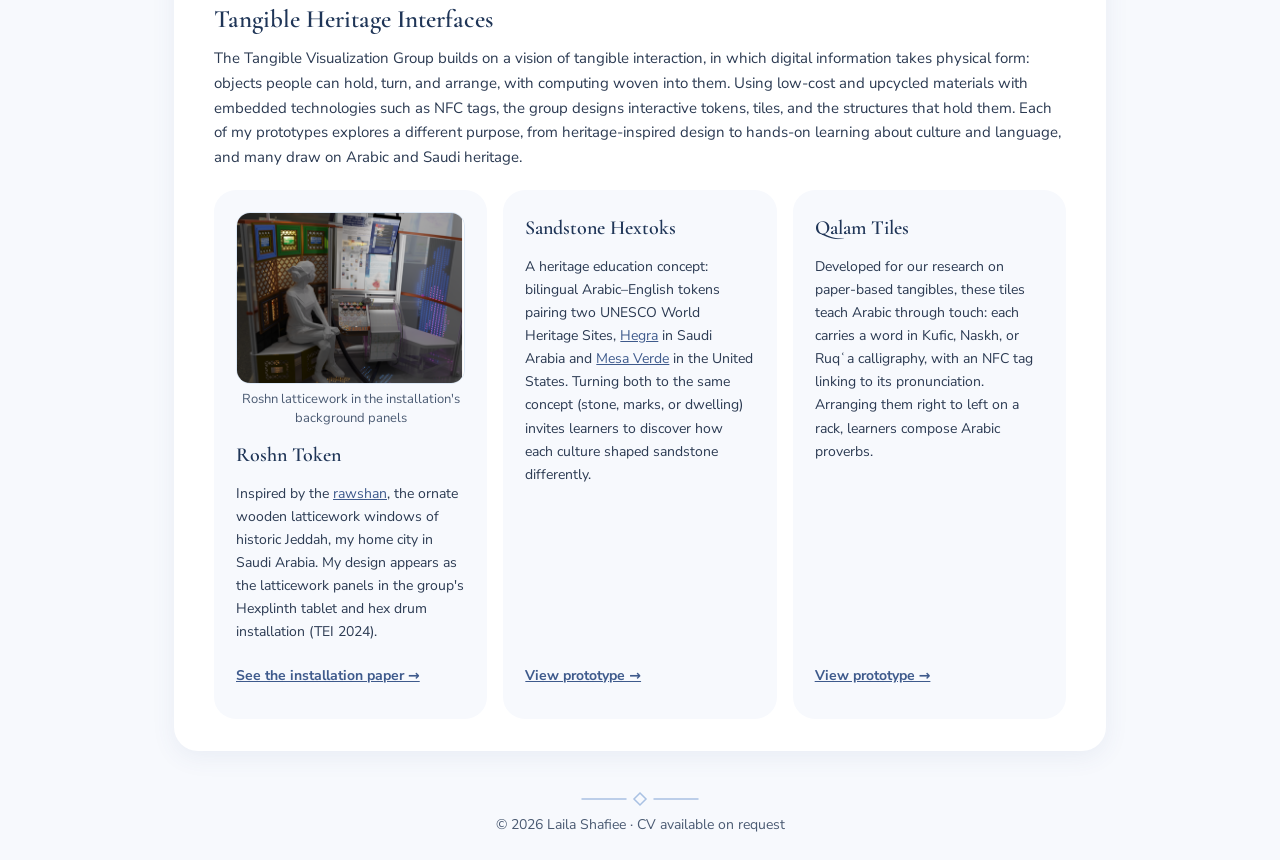
==== commit 78e3a6e4: "Add files via upload" ====
--- a/projects.html
+++ b/projects.html
@@ -42,6 +42,7 @@
     <p>We choose movies for how they make us feel: the joy of a comedy, the suspense of a thriller, the quiet sadness of a drama. Yet recommender systems rarely show us that emotional side. This study gives people a window into each film's emotional signature, its blend of Plutchik's eight core emotions, and lets them tune their emotional preferences in real time.</p>
     <p>I compare two visualizations: a flower chart inspired by Plutchik's wheel of emotions, and a lollipop chart, a simple format most people already know how to read. Each comes in two views. The individual view shows one movie's signature at a time. The combined view shows all recommendations together: the movie a user hovers over appears in color, and the rest fade to gray, so users can compare one film against the whole set. Together, these designs help us understand how seeing emotions helps people explore and choose what to watch.</p>
     <p class="role"><strong>My role:</strong> I lead this study. I designed and developed both visualizations and designed the experiment, working with fellow HATLab students on the RSSA platform.</p>
+    <a class="more" href="https://github.com/ShahanM/rssa-iers-v2">Source code (GitHub) →</a>
 
     <h3 class="sub-title">Flower chart</h3>
     <div class="shots">
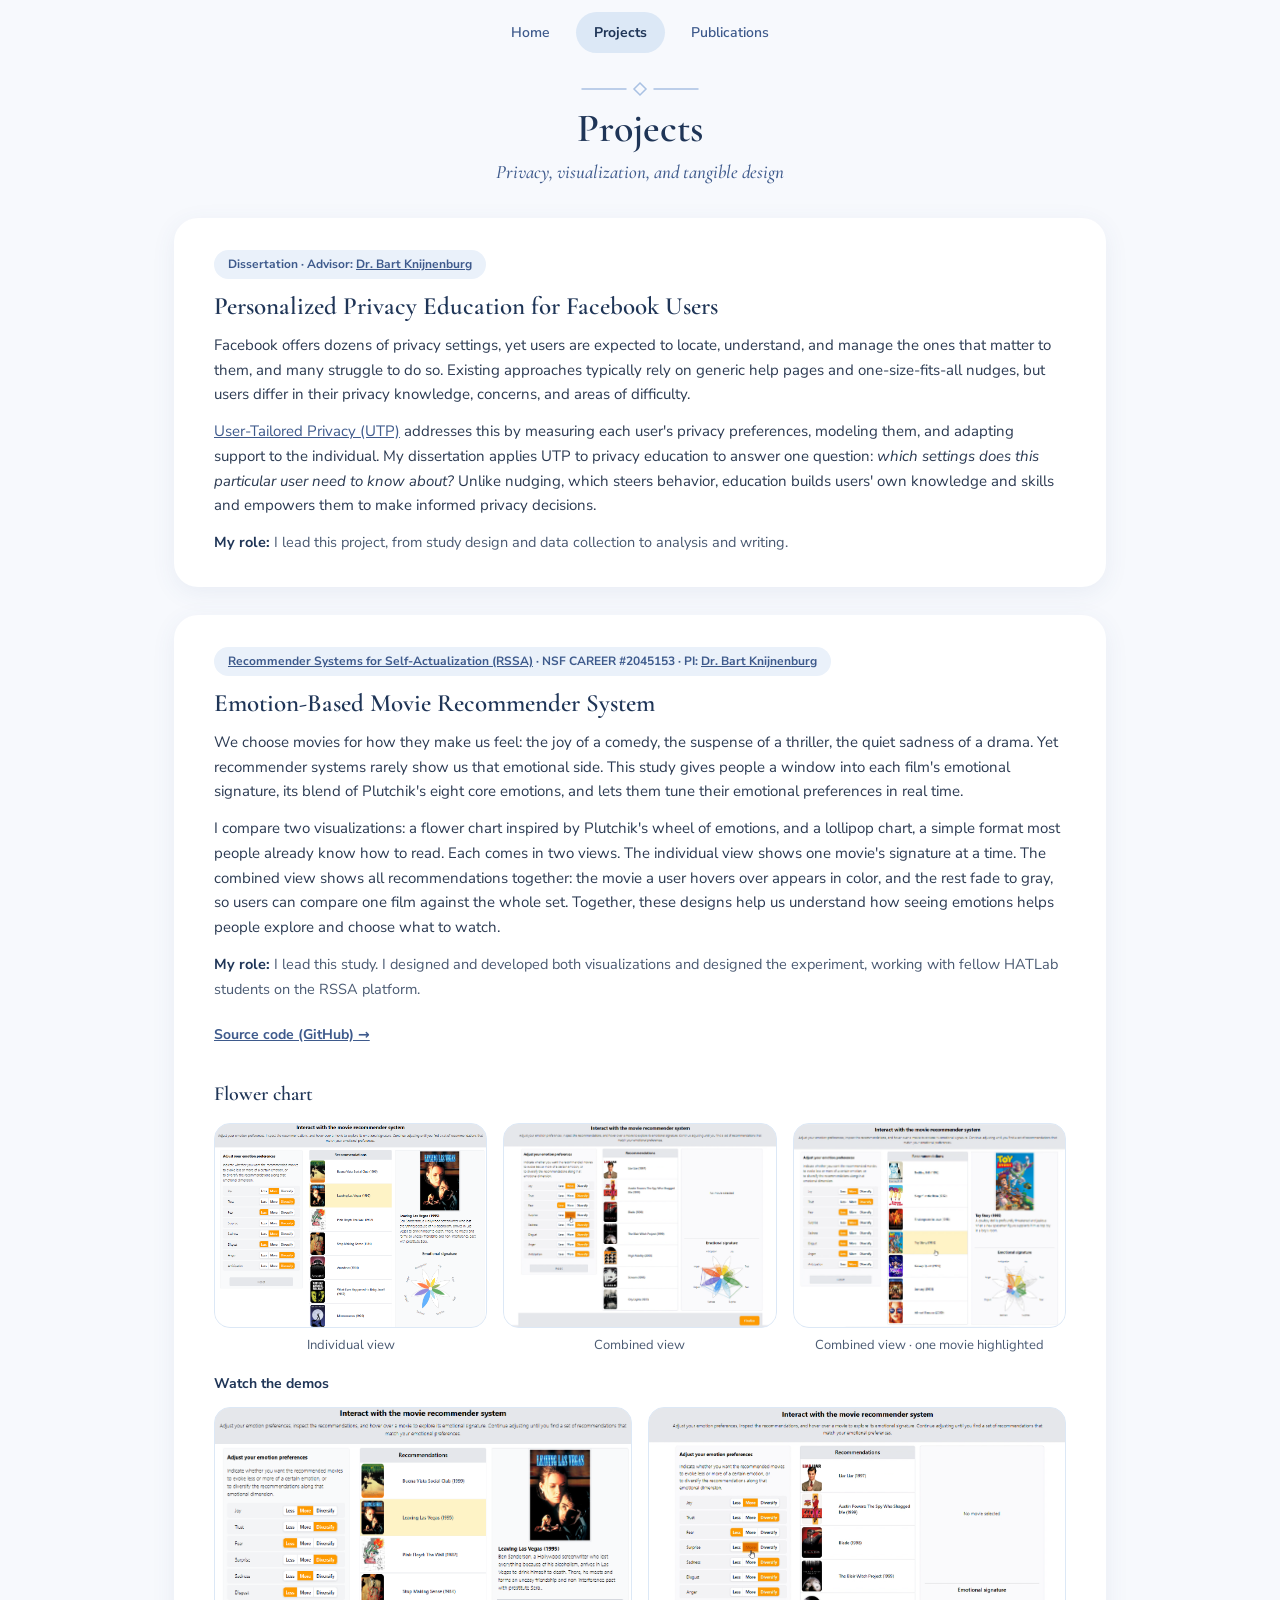
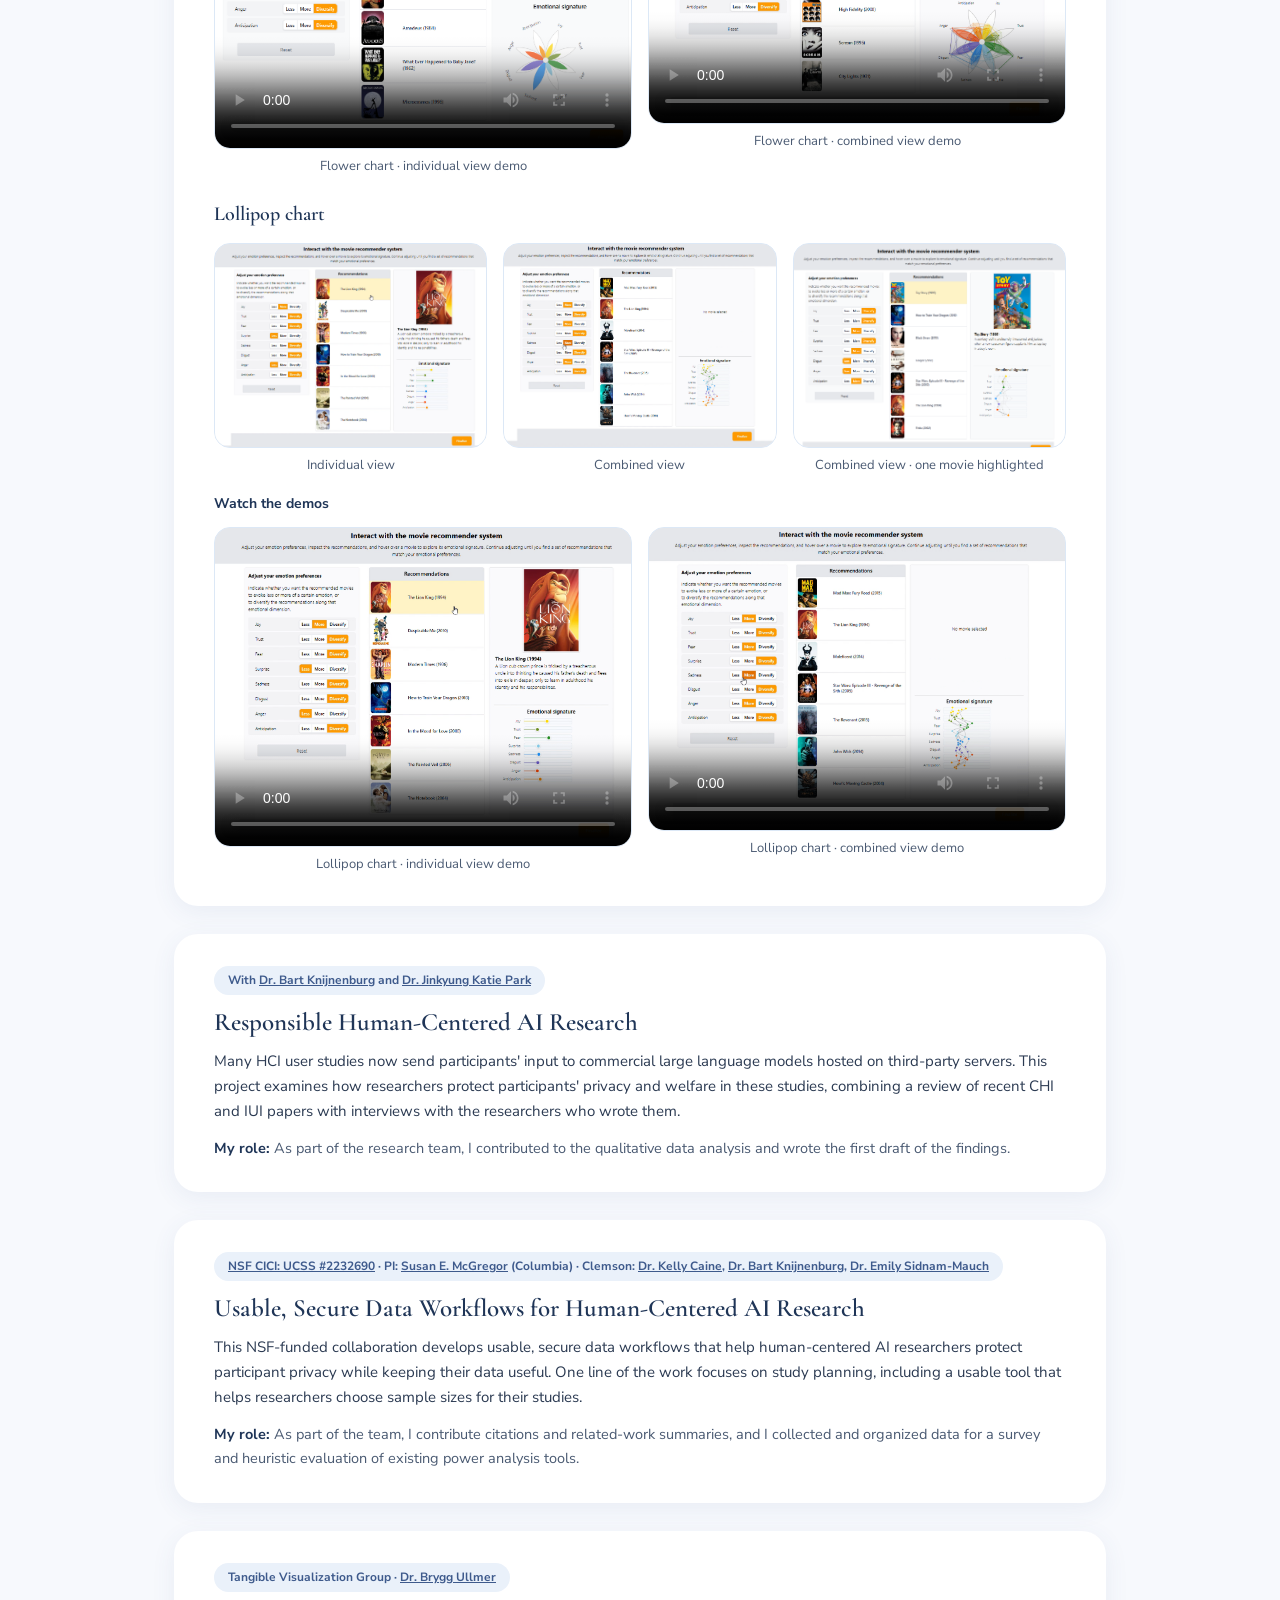
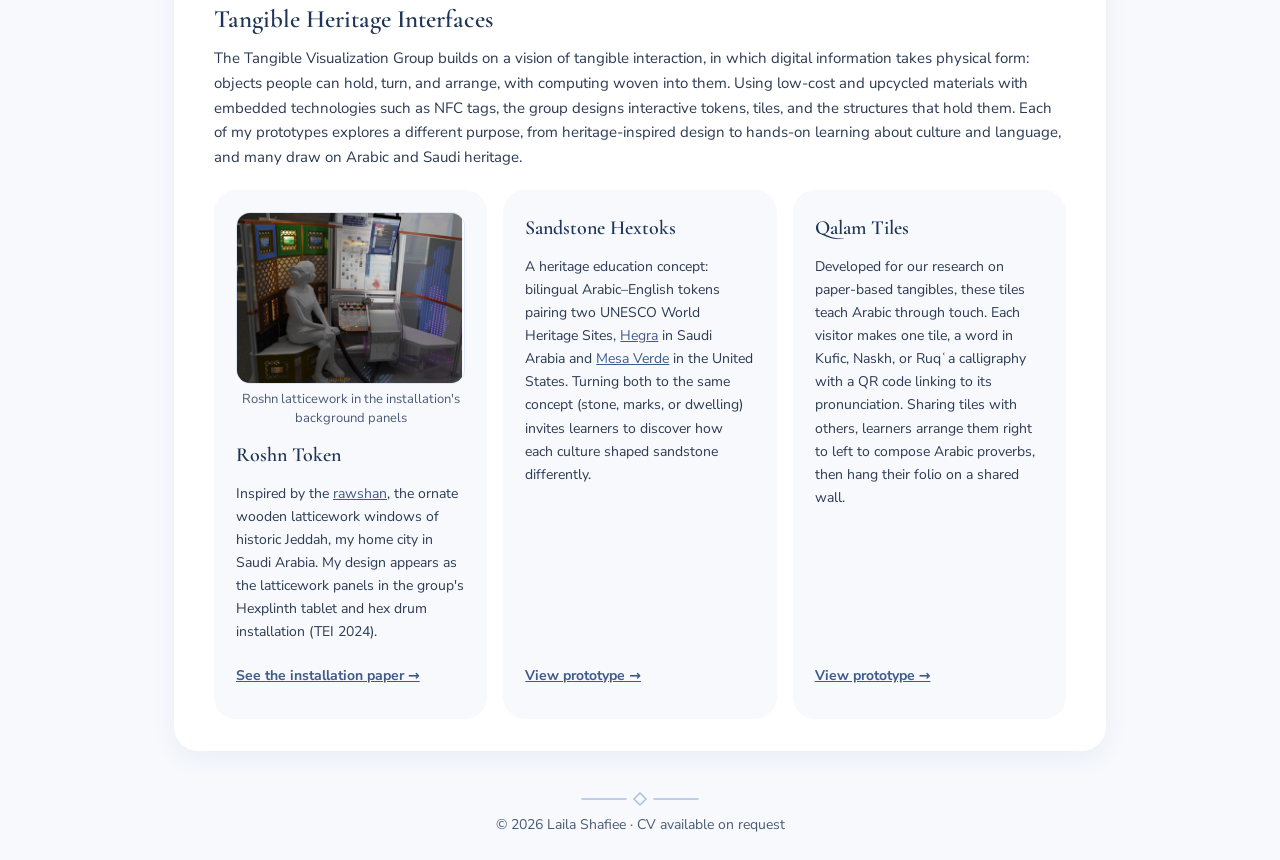
==== commit 6d232eb2: "Add files via upload" ====
--- a/projects.html
+++ b/projects.html
@@ -145,12 +145,12 @@
       <div class="mini">
         <h3>Sandstone Hextoks</h3>
         <p>A heritage education concept: bilingual Arabic–English tokens pairing two UNESCO World Heritage Sites, <a href="https://whc.unesco.org/en/list/1293">Hegra</a> in Saudi Arabia and <a href="https://whc.unesco.org/en/list/27">Mesa Verde</a> in the United States. Turning both to the same concept (stone, marks, or dwelling) invites learners to discover how each culture shaped sandstone differently.</p>
-        <a class="more" href="https://lula6666.github.io/Sandstone-hextoks/sandstone-hextoks.html">View prototype →</a>
+        <a class="more" href="https://lula6666.github.io/sandstone-hextoks-exhibit/" target="_blank" rel="noopener">View prototype →</a>
       </div>
       <div class="mini">
         <h3>Qalam Tiles</h3>
-        <p>Developed for our research on paper-based tangibles, these tiles teach Arabic through touch: each carries a word in Kufic, Naskh, or Ruqʿa calligraphy, with an NFC tag linking to its pronunciation. Arranging them right to left on a rack, learners compose Arabic proverbs.</p>
-        <a class="more" href="https://lula6666.github.io/qalam-tiles/qalam-tiles.html">View prototype →</a>
+        <p>Developed for our research on paper-based tangibles, these tiles teach Arabic through touch. Each visitor makes one tile, a word in Kufic, Naskh, or Ruqʿa calligraphy with a QR code linking to its pronunciation. Sharing tiles with others, learners arrange them right to left to compose Arabic proverbs, then hang their folio on a shared wall.</p>
+        <a class="more" href="https://lula6666.github.io/qalam-tiles/" target="_blank" rel="noopener">View prototype →</a>
       </div>
     </div>
   </article>
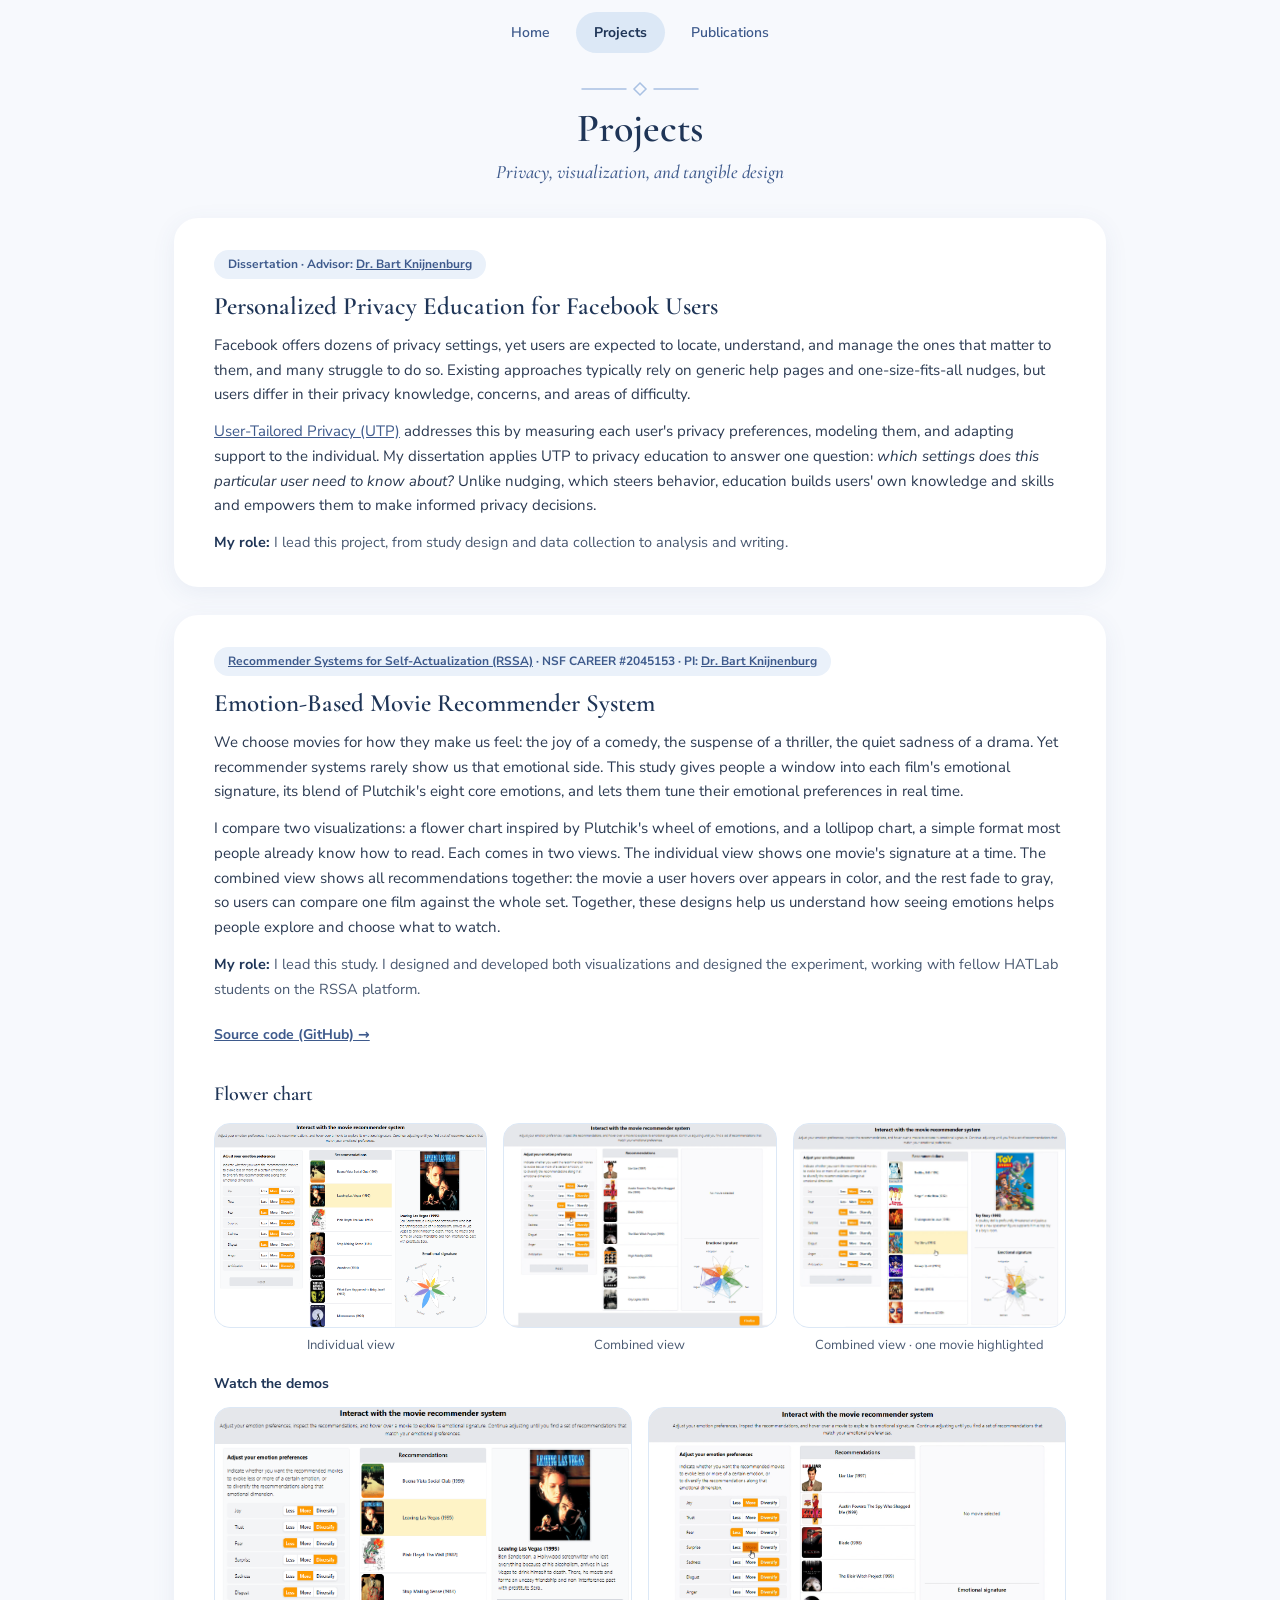
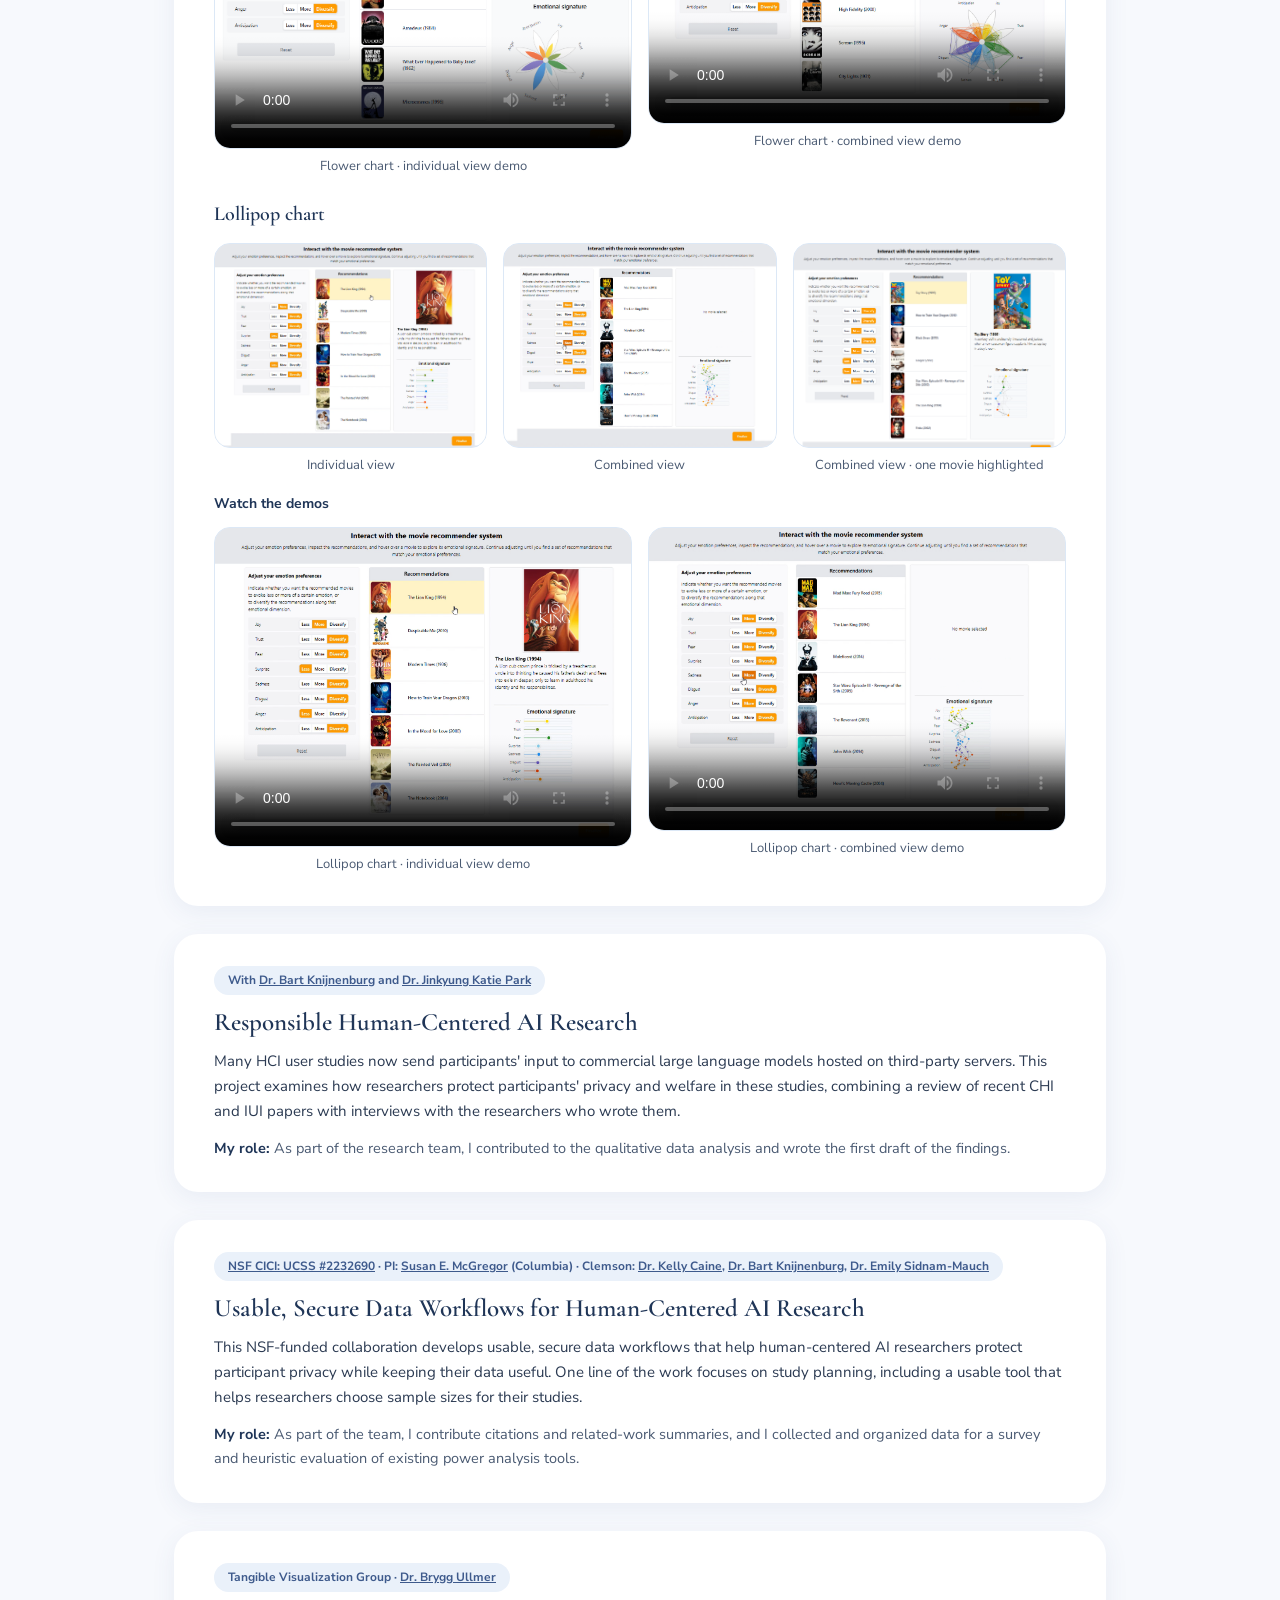
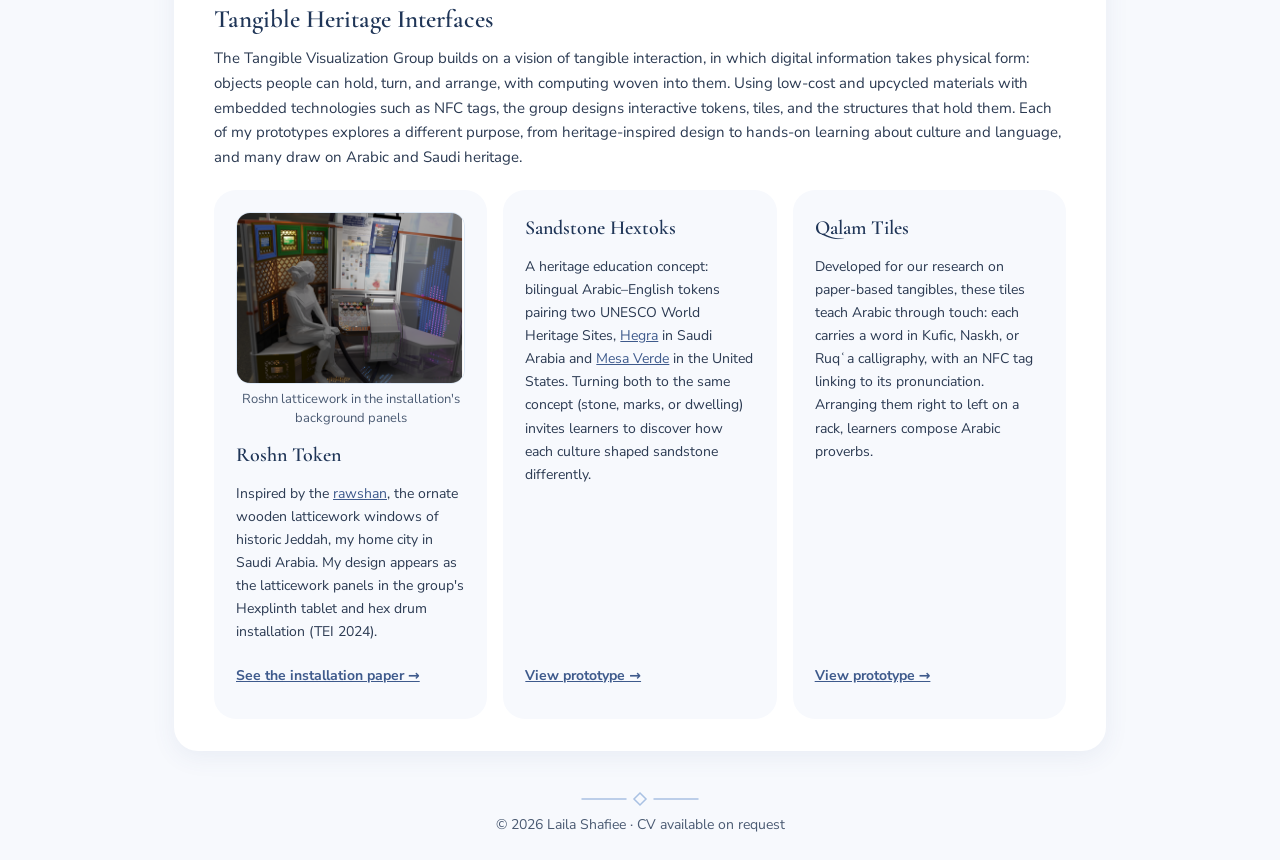
==== commit 6514f639: "Add files via upload" ====
--- a/projects.html
+++ b/projects.html
@@ -145,12 +145,12 @@
       <div class="mini">
         <h3>Sandstone Hextoks</h3>
         <p>A heritage education concept: bilingual Arabic–English tokens pairing two UNESCO World Heritage Sites, <a href="https://whc.unesco.org/en/list/1293">Hegra</a> in Saudi Arabia and <a href="https://whc.unesco.org/en/list/27">Mesa Verde</a> in the United States. Turning both to the same concept (stone, marks, or dwelling) invites learners to discover how each culture shaped sandstone differently.</p>
-        <a class="more" href="https://lula6666.github.io/sandstone-hextoks-exhibit/" target="_blank" rel="noopener">View prototype →</a>
+        <a class="more" href="https://shafieel.github.io/sandstone-hextoks-exhibit/">View prototype →</a>
       </div>
       <div class="mini">
         <h3>Qalam Tiles</h3>
-        <p>Developed for our research on paper-based tangibles, these tiles teach Arabic through touch. Each visitor makes one tile, a word in Kufic, Naskh, or Ruqʿa calligraphy with a QR code linking to its pronunciation. Sharing tiles with others, learners arrange them right to left to compose Arabic proverbs, then hang their folio on a shared wall.</p>
-        <a class="more" href="https://lula6666.github.io/qalam-tiles/" target="_blank" rel="noopener">View prototype →</a>
+        <p>Developed for our research on paper-based tangibles, these tiles teach Arabic through touch: each carries a word in Kufic, Naskh, or Ruqʿa calligraphy, with an NFC tag linking to its pronunciation. Arranging them right to left on a rack, learners compose Arabic proverbs.</p>
+        <a class="more" href="https://shafieel.github.io/qalam-tiles/">View prototype →</a>
       </div>
     </div>
   </article>
